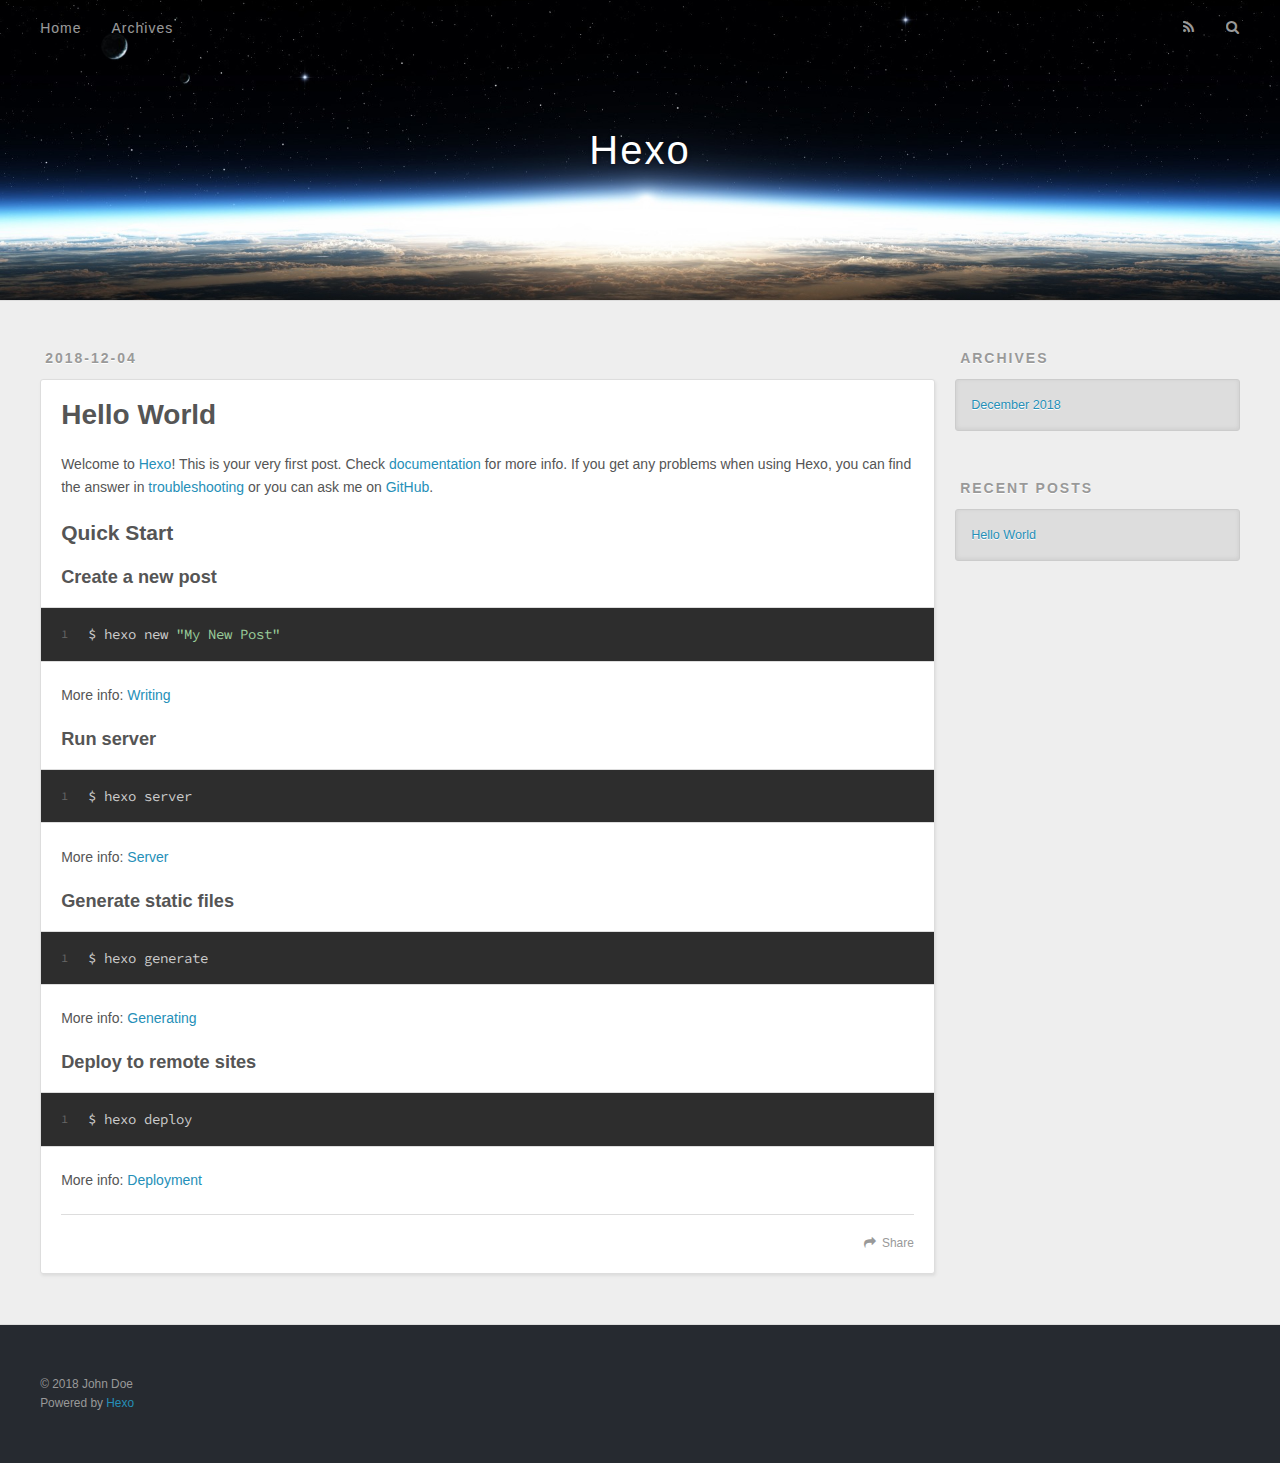
==== index.html @ 1bd0fb5b "Site updated: 2018-12-04 16:57:39" ====
<!DOCTYPE html>
<html>
<head><meta name="generator" content="Hexo 3.8.0">
  <meta charset="utf-8">
  
  <title>Hexo</title>
  <meta name="viewport" content="width=device-width, initial-scale=1, maximum-scale=1">
  <meta property="og:type" content="website">
<meta property="og:title" content="Hexo">
<meta property="og:url" content="http://yoursite.com/index.html">
<meta property="og:site_name" content="Hexo">
<meta property="og:locale" content="default">
<meta name="twitter:card" content="summary">
<meta name="twitter:title" content="Hexo">
  
    <link rel="alternate" href="/atom.xml" title="Hexo" type="application/atom+xml">
  
  
    <link rel="icon" href="/favicon.png">
  
  
    <link href="//fonts.googleapis.com/css?family=Source+Code+Pro" rel="stylesheet" type="text/css">
  
  <link rel="stylesheet" href="/css/style.css">
  

</head>
</html>
<body>
  <div id="container">
    <div id="wrap">
      <header id="header">
  <div id="banner"></div>
  <div id="header-outer" class="outer">
    <div id="header-title" class="inner">
      <h1 id="logo-wrap">
        <a href="/" id="logo">Hexo</a>
      </h1>
      
    </div>
    <div id="header-inner" class="inner">
      <nav id="main-nav">
        <a id="main-nav-toggle" class="nav-icon"></a>
        
          <a class="main-nav-link" href="/">Home</a>
        
          <a class="main-nav-link" href="/archives">Archives</a>
        
      </nav>
      <nav id="sub-nav">
        
          <a id="nav-rss-link" class="nav-icon" href="/atom.xml" title="RSS Feed"></a>
        
        <a id="nav-search-btn" class="nav-icon" title="Search"></a>
      </nav>
      <div id="search-form-wrap">
        <form action="//google.com/search" method="get" accept-charset="UTF-8" class="search-form"><input type="search" name="q" class="search-form-input" placeholder="Search"><button type="submit" class="search-form-submit">&#xF002;</button><input type="hidden" name="sitesearch" value="http://yoursite.com"></form>
      </div>
    </div>
  </div>
</header>
      <div class="outer">
        <section id="main">
  
    <article id="post-hello-world" class="article article-type-post" itemscope="" itemprop="blogPost">
  <div class="article-meta">
    <a href="/2018/12/04/hello-world/" class="article-date">
  <time datetime="2018-12-04T08:38:58.129Z" itemprop="datePublished">2018-12-04</time>
</a>
    
  </div>
  <div class="article-inner">
    
    
      <header class="article-header">
        
  
    <h1 itemprop="name">
      <a class="article-title" href="/2018/12/04/hello-world/">Hello World</a>
    </h1>
  

      </header>
    
    <div class="article-entry" itemprop="articleBody">
      
        <p>Welcome to <a href="https://hexo.io/" target="_blank" rel="noopener">Hexo</a>! This is your very first post. Check <a href="https://hexo.io/docs/" target="_blank" rel="noopener">documentation</a> for more info. If you get any problems when using Hexo, you can find the answer in <a href="https://hexo.io/docs/troubleshooting.html" target="_blank" rel="noopener">troubleshooting</a> or you can ask me on <a href="https://github.com/hexojs/hexo/issues" target="_blank" rel="noopener">GitHub</a>.</p>
<h2 id="Quick-Start"><a href="#Quick-Start" class="headerlink" title="Quick Start"></a>Quick Start</h2><h3 id="Create-a-new-post"><a href="#Create-a-new-post" class="headerlink" title="Create a new post"></a>Create a new post</h3><figure class="highlight bash"><table><tr><td class="gutter"><pre><span class="line">1</span><br></pre></td><td class="code"><pre><span class="line">$ hexo new <span class="string">"My New Post"</span></span><br></pre></td></tr></table></figure>
<p>More info: <a href="https://hexo.io/docs/writing.html" target="_blank" rel="noopener">Writing</a></p>
<h3 id="Run-server"><a href="#Run-server" class="headerlink" title="Run server"></a>Run server</h3><figure class="highlight bash"><table><tr><td class="gutter"><pre><span class="line">1</span><br></pre></td><td class="code"><pre><span class="line">$ hexo server</span><br></pre></td></tr></table></figure>
<p>More info: <a href="https://hexo.io/docs/server.html" target="_blank" rel="noopener">Server</a></p>
<h3 id="Generate-static-files"><a href="#Generate-static-files" class="headerlink" title="Generate static files"></a>Generate static files</h3><figure class="highlight bash"><table><tr><td class="gutter"><pre><span class="line">1</span><br></pre></td><td class="code"><pre><span class="line">$ hexo generate</span><br></pre></td></tr></table></figure>
<p>More info: <a href="https://hexo.io/docs/generating.html" target="_blank" rel="noopener">Generating</a></p>
<h3 id="Deploy-to-remote-sites"><a href="#Deploy-to-remote-sites" class="headerlink" title="Deploy to remote sites"></a>Deploy to remote sites</h3><figure class="highlight bash"><table><tr><td class="gutter"><pre><span class="line">1</span><br></pre></td><td class="code"><pre><span class="line">$ hexo deploy</span><br></pre></td></tr></table></figure>
<p>More info: <a href="https://hexo.io/docs/deployment.html" target="_blank" rel="noopener">Deployment</a></p>

      
    </div>
    <footer class="article-footer">
      <a data-url="http://yoursite.com/2018/12/04/hello-world/" data-id="cjp9ifwdb0000eov3f9hk95eb" class="article-share-link">Share</a>
      
      
    </footer>
  </div>
  
</article>


  

</section>
        
          <aside id="sidebar">
  
    

  
    

  
    
  
    
  <div class="widget-wrap">
    <h3 class="widget-title">Archives</h3>
    <div class="widget">
      <ul class="archive-list"><li class="archive-list-item"><a class="archive-list-link" href="/archives/2018/12/">December 2018</a></li></ul>
    </div>
  </div>


  
    
  <div class="widget-wrap">
    <h3 class="widget-title">Recent Posts</h3>
    <div class="widget">
      <ul>
        
          <li>
            <a href="/2018/12/04/hello-world/">Hello World</a>
          </li>
        
      </ul>
    </div>
  </div>

  
</aside>
        
      </div>
      <footer id="footer">
  
  <div class="outer">
    <div id="footer-info" class="inner">
      &copy; 2018 John Doe<br>
      Powered by <a href="http://hexo.io/" target="_blank">Hexo</a>
    </div>
  </div>
</footer>
    </div>
    <nav id="mobile-nav">
  
    <a href="/" class="mobile-nav-link">Home</a>
  
    <a href="/archives" class="mobile-nav-link">Archives</a>
  
</nav>
    

<script src="//ajax.googleapis.com/ajax/libs/jquery/2.0.3/jquery.min.js"></script>


  <link rel="stylesheet" href="/fancybox/jquery.fancybox.css">
  <script src="/fancybox/jquery.fancybox.pack.js"></script>


<script src="/js/script.js"></script>

  </div>
</body>
</html>
---- css/style.css ----
body {
  width: 100%;
}
body:before,
body:after {
  content: "";
  display: table;
}
body:after {
  clear: both;
}
html,
body,
div,
span,
applet,
object,
iframe,
h1,
h2,
h3,
h4,
h5,
h6,
p,
blockquote,
pre,
a,
abbr,
acronym,
address,
big,
cite,
code,
del,
dfn,
em,
img,
ins,
kbd,
q,
s,
samp,
small,
strike,
strong,
sub,
sup,
tt,
var,
dl,
dt,
dd,
ol,
ul,
li,
fieldset,
form,
label,
legend,
table,
caption,
tbody,
tfoot,
thead,
tr,
th,
td {
  margin: 0;
  padding: 0;
  border: 0;
  outline: 0;
  font-weight: inherit;
  font-style: inherit;
  font-family: inherit;
  font-size: 100%;
  vertical-align: baseline;
}
body {
  line-height: 1;
  color: #000;
  background: #fff;
}
ol,
ul {
  list-style: none;
}
table {
  border-collapse: separate;
  border-spacing: 0;
  vertical-align: middle;
}
caption,
th,
td {
  text-align: left;
  font-weight: normal;
  vertical-align: middle;
}
a img {
  border: none;
}
input,
button {
  margin: 0;
  padding: 0;
}
input::-moz-focus-inner,
button::-moz-focus-inner {
  border: 0;
  padding: 0;
}
@font-face {
  font-family: FontAwesome;
  font-style: normal;
  font-weight: normal;
  src: url("fonts/fontawesome-webfont.eot?v=#4.0.3");
  src: url("fonts/fontawesome-webfont.eot?#iefix&v=#4.0.3") format("embedded-opentype"), url("fonts/fontawesome-webfont.woff?v=#4.0.3") format("woff"), url("fonts/fontawesome-webfont.ttf?v=#4.0.3") format("truetype"), url("fonts/fontawesome-webfont.svg#fontawesomeregular?v=#4.0.3") format("svg");
}
html,
body,
#container {
  height: 100%;
}
body {
  background: #eee;
  font: 14px "Helvetica Neue", Helvetica, Arial, sans-serif;
  -webkit-text-size-adjust: 100%;
}
.outer {
  max-width: 1220px;
  margin: 0 auto;
  padding: 0 20px;
}
.outer:before,
.outer:after {
  content: "";
  display: table;
}
.outer:after {
  clear: both;
}
.inner {
  display: inline;
  float: left;
  width: 98.33333333333333%;
  margin: 0 0.833333333333333%;
}
.left,
.alignleft {
  float: left;
}
.right,
.alignright {
  float: right;
}
.clear {
  clear: both;
}
#container {
  position: relative;
}
.mobile-nav-on {
  overflow: hidden;
}
#wrap {
  height: 100%;
  width: 100%;
  position: absolute;
  top: 0;
  left: 0;
  -webkit-transition: 0.2s ease-out;
  -moz-transition: 0.2s ease-out;
  -ms-transition: 0.2s ease-out;
  transition: 0.2s ease-out;
  z-index: 1;
  background: #eee;
}
.mobile-nav-on #wrap {
  left: 280px;
}
@media screen and (min-width: 768px) {
  #main {
    display: inline;
    float: left;
    width: 73.33333333333333%;
    margin: 0 0.833333333333333%;
  }
}
.article-date,
.article-category-link,
.archive-year,
.widget-title {
  text-decoration: none;
  text-transform: uppercase;
  letter-spacing: 2px;
  color: #999;
  margin-bottom: 1em;
  margin-left: 5px;
  line-height: 1em;
  text-shadow: 0 1px #fff;
  font-weight: bold;
}
.article-inner,
.archive-article-inner {
  background: #fff;
  -webkit-box-shadow: 1px 2px 3px #ddd;
  box-shadow: 1px 2px 3px #ddd;
  border: 1px solid #ddd;
  border-radius: 3px;
}
.article-entry h1,
.widget h1 {
  font-size: 2em;
}
.article-entry h2,
.widget h2 {
  font-size: 1.5em;
}
.article-entry h3,
.widget h3 {
  font-size: 1.3em;
}
.article-entry h4,
.widget h4 {
  font-size: 1.2em;
}
.article-entry h5,
.widget h5 {
  font-size: 1em;
}
.article-entry h6,
.widget h6 {
  font-size: 1em;
  color: #999;
}
.article-entry hr,
.widget hr {
  border: 1px dashed #ddd;
}
.article-entry strong,
.widget strong {
  font-weight: bold;
}
.article-entry em,
.widget em,
.article-entry cite,
.widget cite {
  font-style: italic;
}
.article-entry sup,
.widget sup,
.article-entry sub,
.widget sub {
  font-size: 0.75em;
  line-height: 0;
  position: relative;
  vertical-align: baseline;
}
.article-entry sup,
.widget sup {
  top: -0.5em;
}
.article-entry sub,
.widget sub {
  bottom: -0.2em;
}
.article-entry small,
.widget small {
  font-size: 0.85em;
}
.article-entry acronym,
.widget acronym,
.article-entry abbr,
.widget abbr {
  border-bottom: 1px dotted;
}
.article-entry ul,
.widget ul,
.article-entry ol,
.widget ol,
.article-entry dl,
.widget dl {
  margin: 0 20px;
  line-height: 1.6em;
}
.article-entry ul ul,
.widget ul ul,
.article-entry ol ul,
.widget ol ul,
.article-entry ul ol,
.widget ul ol,
.article-entry ol ol,
.widget ol ol {
  margin-top: 0;
  margin-bottom: 0;
}
.article-entry ul,
.widget ul {
  list-style: disc;
}
.article-entry ol,
.widget ol {
  list-style: decimal;
}
.article-entry dt,
.widget dt {
  font-weight: bold;
}
#header {
  height: 300px;
  position: relative;
  border-bottom: 1px solid #ddd;
}
#header:before,
#header:after {
  content: "";
  position: absolute;
  left: 0;
  right: 0;
  height: 40px;
}
#header:before {
  top: 0;
  background: -webkit-linear-gradient(rgba(0,0,0,0.2), transparent);
  background: -moz-linear-gradient(rgba(0,0,0,0.2), transparent);
  background: -ms-linear-gradient(rgba(0,0,0,0.2), transparent);
  background: linear-gradient(rgba(0,0,0,0.2), transparent);
}
#header:after {
  bottom: 0;
  background: -webkit-linear-gradient(transparent, rgba(0,0,0,0.2));
  background: -moz-linear-gradient(transparent, rgba(0,0,0,0.2));
  background: -ms-linear-gradient(transparent, rgba(0,0,0,0.2));
  background: linear-gradient(transparent, rgba(0,0,0,0.2));
}
#header-outer {
  height: 100%;
  position: relative;
}
#header-inner {
  position: relative;
  overflow: hidden;
}
#banner {
  position: absolute;
  top: 0;
  left: 0;
  width: 100%;
  height: 100%;
  background: url("images/banner.jpg") center #000;
  -webkit-background-size: cover;
  -moz-background-size: cover;
  background-size: cover;
  z-index: -1;
}
#header-title {
  text-align: center;
  height: 40px;
  position: absolute;
  top: 50%;
  left: 0;
  margin-top: -20px;
}
#logo,
#subtitle {
  text-decoration: none;
  color: #fff;
  font-weight: 300;
  text-shadow: 0 1px 4px rgba(0,0,0,0.3);
}
#logo {
  font-size: 40px;
  line-height: 40px;
  letter-spacing: 2px;
}
#subtitle {
  font-size: 16px;
  line-height: 16px;
  letter-spacing: 1px;
}
#subtitle-wrap {
  margin-top: 16px;
}
#main-nav {
  float: left;
  margin-left: -15px;
}
.nav-icon,
.main-nav-link {
  float: left;
  color: #fff;
  opacity: 0.6;
  text-decoration: none;
  text-shadow: 0 1px rgba(0,0,0,0.2);
  -webkit-transition: opacity 0.2s;
  -moz-transition: opacity 0.2s;
  -ms-transition: opacity 0.2s;
  transition: opacity 0.2s;
  display: block;
  padding: 20px 15px;
}
.nav-icon:hover,
.main-nav-link:hover {
  opacity: 1;
}
.nav-icon {
  font-family: FontAwesome;
  text-align: center;
  font-size: 14px;
  width: 14px;
  height: 14px;
  padding: 20px 15px;
  position: relative;
  cursor: pointer;
}
.main-nav-link {
  font-weight: 300;
  letter-spacing: 1px;
}
@media screen and (max-width: 479px) {
  .main-nav-link {
    display: none;
  }
}
#main-nav-toggle {
  display: none;
}
#main-nav-toggle:before {
  content: "\f0c9";
}
@media screen and (max-width: 479px) {
  #main-nav-toggle {
    display: block;
  }
}
#sub-nav {
  float: right;
  margin-right: -15px;
}
#nav-rss-link:before {
  content: "\f09e";
}
#nav-search-btn:before {
  content: "\f002";
}
#search-form-wrap {
  position: absolute;
  top: 15px;
  width: 150px;
  height: 30px;
  right: -150px;
  opacity: 0;
  -webkit-transition: 0.2s ease-out;
  -moz-transition: 0.2s ease-out;
  -ms-transition: 0.2s ease-out;
  transition: 0.2s ease-out;
}
#search-form-wrap.on {
  opacity: 1;
  right: 0;
}
@media screen and (max-width: 479px) {
  #search-form-wrap {
    width: 100%;
    right: -100%;
  }
}
.search-form {
  position: absolute;
  top: 0;
  left: 0;
  right: 0;
  background: #fff;
  padding: 5px 15px;
  border-radius: 15px;
  -webkit-box-shadow: 0 0 10px rgba(0,0,0,0.3);
  box-shadow: 0 0 10px rgba(0,0,0,0.3);
}
.search-form-input {
  border: none;
  background: none;
  color: #555;
  width: 100%;
  font: 13px "Helvetica Neue", Helvetica, Arial, sans-serif;
  outline: none;
}
.search-form-input::-webkit-search-results-decoration,
.search-form-input::-webkit-search-cancel-button {
  -webkit-appearance: none;
}
.search-form-submit {
  position: absolute;
  top: 50%;
  right: 10px;
  margin-top: -7px;
  font: 13px FontAwesome;
  border: none;
  background: none;
  color: #bbb;
  cursor: pointer;
}
.search-form-submit:hover,
.search-form-submit:focus {
  color: #777;
}
.article {
  margin: 50px 0;
}
.article-inner {
  overflow: hidden;
}
.article-meta:before,
.article-meta:after {
  content: "";
  display: table;
}
.article-meta:after {
  clear: both;
}
.article-date {
  float: left;
}
.article-category {
  float: left;
  line-height: 1em;
  color: #ccc;
  text-shadow: 0 1px #fff;
  margin-left: 8px;
}
.article-category:before {
  content: "\2022";
}
.article-category-link {
  margin: 0 12px 1em;
}
.article-header {
  padding: 20px 20px 0;
}
.article-title {
  text-decoration: none;
  font-size: 2em;
  font-weight: bold;
  color: #555;
  line-height: 1.1em;
  -webkit-transition: color 0.2s;
  -moz-transition: color 0.2s;
  -ms-transition: color 0.2s;
  transition: color 0.2s;
}
a.article-title:hover {
  color: #258fb8;
}
.article-entry {
  color: #555;
  padding: 0 20px;
}
.article-entry:before,
.article-entry:after {
  content: "";
  display: table;
}
.article-entry:after {
  clear: both;
}
.article-entry p,
.article-entry table {
  line-height: 1.6em;
  margin: 1.6em 0;
}
.article-entry h1,
.article-entry h2,
.article-entry h3,
.article-entry h4,
.article-entry h5,
.article-entry h6 {
  font-weight: bold;
}
.article-entry h1,
.article-entry h2,
.article-entry h3,
.article-entry h4,
.article-entry h5,
.article-entry h6 {
  line-height: 1.1em;
  margin: 1.1em 0;
}
.article-entry a {
  color: #258fb8;
  text-decoration: none;
}
.article-entry a:hover {
  text-decoration: underline;
}
.article-entry ul,
.article-entry ol,
.article-entry dl {
  margin-top: 1.6em;
  margin-bottom: 1.6em;
}
.article-entry img,
.article-entry video {
  max-width: 100%;
  height: auto;
  display: block;
  margin: auto;
}
.article-entry iframe {
  border: none;
}
.article-entry table {
  width: 100%;
  border-collapse: collapse;
  border-spacing: 0;
}
.article-entry th {
  font-weight: bold;
  border-bottom: 3px solid #ddd;
  padding-bottom: 0.5em;
}
.article-entry td {
  border-bottom: 1px solid #ddd;
  padding: 10px 0;
}
.article-entry blockquote {
  font-family: Georgia, "Times New Roman", serif;
  font-size: 1.4em;
  margin: 1.6em 20px;
  text-align: center;
}
.article-entry blockquote footer {
  font-size: 14px;
  margin: 1.6em 0;
  font-family: "Helvetica Neue", Helvetica, Arial, sans-serif;
}
.article-entry blockquote footer cite:before {
  content: "—";
  padding: 0 0.5em;
}
.article-entry .pullquote {
  text-align: left;
  width: 45%;
  margin: 0;
}
.article-entry .pullquote.left {
  margin-left: 0.5em;
  margin-right: 1em;
}
.article-entry .pullquote.right {
  margin-right: 0.5em;
  margin-left: 1em;
}
.article-entry .caption {
  color: #999;
  display: block;
  font-size: 0.9em;
  margin-top: 0.5em;
  position: relative;
  text-align: center;
}
.article-entry .video-container {
  position: relative;
  padding-top: 56.25%;
  height: 0;
  overflow: hidden;
}
.article-entry .video-container iframe,
.article-entry .video-container object,
.article-entry .video-container embed {
  position: absolute;
  top: 0;
  left: 0;
  width: 100%;
  height: 100%;
  margin-top: 0;
}
.article-more-link a {
  display: inline-block;
  line-height: 1em;
  padding: 6px 15px;
  border-radius: 15px;
  background: #eee;
  color: #999;
  text-shadow: 0 1px #fff;
  text-decoration: none;
}
.article-more-link a:hover {
  background: #258fb8;
  color: #fff;
  text-decoration: none;
  text-shadow: 0 1px #1e7293;
}
.article-footer {
  font-size: 0.85em;
  line-height: 1.6em;
  border-top: 1px solid #ddd;
  padding-top: 1.6em;
  margin: 0 20px 20px;
}
.article-footer:before,
.article-footer:after {
  content: "";
  display: table;
}
.article-footer:after {
  clear: both;
}
.article-footer a {
  color: #999;
  text-decoration: none;
}
.article-footer a:hover {
  color: #555;
}
.article-tag-list-item {
  float: left;
  margin-right: 10px;
}
.article-tag-list-link:before {
  content: "#";
}
.article-comment-link {
  float: right;
}
.article-comment-link:before {
  content: "\f075";
  font-family: FontAwesome;
  padding-right: 8px;
}
.article-share-link {
  cursor: pointer;
  float: right;
  margin-left: 20px;
}
.article-share-link:before {
  content: "\f064";
  font-family: FontAwesome;
  padding-right: 6px;
}
#article-nav {
  position: relative;
}
#article-nav:before,
#article-nav:after {
  content: "";
  display: table;
}
#article-nav:after {
  clear: both;
}
@media screen and (min-width: 768px) {
  #article-nav {
    margin: 50px 0;
  }
  #article-nav:before {
    width: 8px;
    height: 8px;
    position: absolute;
    top: 50%;
    left: 50%;
    margin-top: -4px;
    margin-left: -4px;
    content: "";
    border-radius: 50%;
    background: #ddd;
    -webkit-box-shadow: 0 1px 2px #fff;
    box-shadow: 0 1px 2px #fff;
  }
}
.article-nav-link-wrap {
  text-decoration: none;
  text-shadow: 0 1px #fff;
  color: #999;
  -webkit-box-sizing: border-box;
  -moz-box-sizing: border-box;
  box-sizing: border-box;
  margin-top: 50px;
  text-align: center;
  display: block;
}
.article-nav-link-wrap:hover {
  color: #555;
}
@media screen and (min-width: 768px) {
  .article-nav-link-wrap {
    width: 50%;
    margin-top: 0;
  }
}
@media screen and (min-width: 768px) {
  #article-nav-newer {
    float: left;
    text-align: right;
    padding-right: 20px;
  }
}
@media screen and (min-width: 768px) {
  #article-nav-older {
    float: right;
    text-align: left;
    padding-left: 20px;
  }
}
.article-nav-caption {
  text-transform: uppercase;
  letter-spacing: 2px;
  color: #ddd;
  line-height: 1em;
  font-weight: bold;
}
#article-nav-newer .article-nav-caption {
  margin-right: -2px;
}
.article-nav-title {
  font-size: 0.85em;
  line-height: 1.6em;
  margin-top: 0.5em;
}
.article-share-box {
  position: absolute;
  display: none;
  background: #fff;
  -webkit-box-shadow: 1px 2px 10px rgba(0,0,0,0.2);
  box-shadow: 1px 2px 10px rgba(0,0,0,0.2);
  border-radius: 3px;
  margin-left: -145px;
  overflow: hidden;
  z-index: 1;
}
.article-share-box.on {
  display: block;
}
.article-share-input {
  width: 100%;
  background: none;
  -webkit-box-sizing: border-box;
  -moz-box-sizing: border-box;
  box-sizing: border-box;
  font: 14px "Helvetica Neue", Helvetica, Arial, sans-serif;
  padding: 0 15px;
  color: #555;
  outline: none;
  border: 1px solid #ddd;
  border-radius: 3px 3px 0 0;
  height: 36px;
  line-height: 36px;
}
.article-share-links {
  background: #eee;
}
.article-share-links:before,
.article-share-links:after {
  content: "";
  display: table;
}
.article-share-links:after {
  clear: both;
}
.article-share-twitter,
.article-share-facebook,
.article-share-pinterest,
.article-share-google {
  width: 50px;
  height: 36px;
  display: block;
  float: left;
  position: relative;
  color: #999;
  text-shadow: 0 1px #fff;
}
.article-share-twitter:before,
.article-share-facebook:before,
.article-share-pinterest:before,
.article-share-google:before {
  font-size: 20px;
  font-family: FontAwesome;
  width: 20px;
  height: 20px;
  position: absolute;
  top: 50%;
  left: 50%;
  margin-top: -10px;
  margin-left: -10px;
  text-align: center;
}
.article-share-twitter:hover,
.article-share-facebook:hover,
.article-share-pinterest:hover,
.article-share-google:hover {
  color: #fff;
}
.article-share-twitter:before {
  content: "\f099";
}
.article-share-twitter:hover {
  background: #00aced;
  text-shadow: 0 1px #008abe;
}
.article-share-facebook:before {
  content: "\f09a";
}
.article-share-facebook:hover {
  background: #3b5998;
  text-shadow: 0 1px #2f477a;
}
.article-share-pinterest:before {
  content: "\f0d2";
}
.article-share-pinterest:hover {
  background: #cb2027;
  text-shadow: 0 1px #a21a1f;
}
.article-share-google:before {
  content: "\f0d5";
}
.article-share-google:hover {
  background: #dd4b39;
  text-shadow: 0 1px #be3221;
}
.article-gallery {
  background: #000;
  position: relative;
}
.article-gallery-photos {
  position: relative;
  overflow: hidden;
}
.article-gallery-img {
  display: none;
  max-width: 100%;
}
.article-gallery-img:first-child {
  display: block;
}
.article-gallery-img.loaded {
  position: absolute;
  display: block;
}
.article-gallery-img img {
  display: block;
  max-width: 100%;
  margin: 0 auto;
}
#comments {
  background: #fff;
  -webkit-box-shadow: 1px 2px 3px #ddd;
  box-shadow: 1px 2px 3px #ddd;
  padding: 20px;
  border: 1px solid #ddd;
  border-radius: 3px;
  margin: 50px 0;
}
#comments a {
  color: #258fb8;
}
.archives-wrap {
  margin: 50px 0;
}
.archives:before,
.archives:after {
  content: "";
  display: table;
}
.archives:after {
  clear: both;
}
.archive-year-wrap {
  margin-bottom: 1em;
}
.archives {
  -webkit-column-gap: 10px;
  -moz-column-gap: 10px;
  column-gap: 10px;
}
@media screen and (min-width: 480px) and (max-width: 767px) {
  .archives {
    -webkit-column-count: 2;
    -moz-column-count: 2;
    column-count: 2;
  }
}
@media screen and (min-width: 768px) {
  .archives {
    -webkit-column-count: 3;
    -moz-column-count: 3;
    column-count: 3;
  }
}
.archive-article {
  -webkit-column-break-inside: avoid;
  page-break-inside: avoid;
  overflow: hidden;
  break-inside: avoid-column;
}
.archive-article-inner {
  padding: 10px;
  margin-bottom: 15px;
}
.archive-article-title {
  text-decoration: none;
  font-weight: bold;
  color: #555;
  -webkit-transition: color 0.2s;
  -moz-transition: color 0.2s;
  -ms-transition: color 0.2s;
  transition: color 0.2s;
  line-height: 1.6em;
}
.archive-article-title:hover {
  color: #258fb8;
}
.archive-article-footer {
  margin-top: 1em;
}
.archive-article-date {
  color: #999;
  text-decoration: none;
  font-size: 0.85em;
  line-height: 1em;
  margin-bottom: 0.5em;
  display: block;
}
#page-nav {
  margin: 50px auto;
  background: #fff;
  -webkit-box-shadow: 1px 2px 3px #ddd;
  box-shadow: 1px 2px 3px #ddd;
  border: 1px solid #ddd;
  border-radius: 3px;
  text-align: center;
  color: #999;
  overflow: hidden;
}
#page-nav:before,
#page-nav:after {
  content: "";
  display: table;
}
#page-nav:after {
  clear: both;
}
#page-nav a,
#page-nav span {
  padding: 10px 20px;
  line-height: 1;
  height: 2ex;
}
#page-nav a {
  color: #999;
  text-decoration: none;
}
#page-nav a:hover {
  background: #999;
  color: #fff;
}
#page-nav .prev {
  float: left;
}
#page-nav .next {
  float: right;
}
#page-nav .page-number {
  display: inline-block;
}
@media screen and (max-width: 479px) {
  #page-nav .page-number {
    display: none;
  }
}
#page-nav .current {
  color: #555;
  font-weight: bold;
}
#page-nav .space {
  color: #ddd;
}
#footer {
  background: #262a30;
  padding: 50px 0;
  border-top: 1px solid #ddd;
  color: #999;
}
#footer a {
  color: #258fb8;
  text-decoration: none;
}
#footer a:hover {
  text-decoration: underline;
}
#footer-info {
  line-height: 1.6em;
  font-size: 0.85em;
}
.article-entry pre,
.article-entry .highlight {
  background: #2d2d2d;
  margin: 0 -20px;
  padding: 15px 20px;
  border-style: solid;
  border-color: #ddd;
  border-width: 1px 0;
  overflow: auto;
  color: #ccc;
  line-height: 22.400000000000002px;
}
.article-entry .highlight .gutter pre,
.article-entry .gist .gist-file .gist-data .line-numbers {
  color: #666;
  font-size: 0.85em;
}
.article-entry pre,
.article-entry code {
  font-family: "Source Code Pro", Consolas, Monaco, Menlo, Consolas, monospace;
}
.article-entry code {
  background: #eee;
  text-shadow: 0 1px #fff;
  padding: 0 0.3em;
}
.article-entry pre code {
  background: none;
  text-shadow: none;
  padding: 0;
}
.article-entry .highlight pre {
  border: none;
  margin: 0;
  padding: 0;
}
.article-entry .highlight table {
  margin: 0;
  width: auto;
}
.article-entry .highlight td {
  border: none;
  padding: 0;
}
.article-entry .highlight figcaption {
  font-size: 0.85em;
  color: #999;
  line-height: 1em;
  margin-bottom: 1em;
}
.article-entry .highlight figcaption:before,
.article-entry .highlight figcaption:after {
  content: "";
  display: table;
}
.article-entry .highlight figcaption:after {
  clear: both;
}
.article-entry .highlight figcaption a {
  float: right;
}
.article-entry .highlight .gutter pre {
  text-align: right;
  padding-right: 20px;
}
.article-entry .highlight .line {
  height: 22.400000000000002px;
}
.article-entry .highlight .line.marked {
  background: #515151;
}
.article-entry .gist {
  margin: 0 -20px;
  border-style: solid;
  border-color: #ddd;
  border-width: 1px 0;
  background: #2d2d2d;
  padding: 15px 20px 15px 0;
}
.article-entry .gist .gist-file {
  border: none;
  font-family: "Source Code Pro", Consolas, Monaco, Menlo, Consolas, monospace;
  margin: 0;
}
.article-entry .gist .gist-file .gist-data {
  background: none;
  border: none;
}
.article-entry .gist .gist-file .gist-data .line-numbers {
  background: none;
  border: none;
  padding: 0 20px 0 0;
}
.article-entry .gist .gist-file .gist-data .line-data {
  padding: 0 !important;
}
.article-entry .gist .gist-file .highlight {
  margin: 0;
  padding: 0;
  border: none;
}
.article-entry .gist .gist-file .gist-meta {
  background: #2d2d2d;
  color: #999;
  font: 0.85em "Helvetica Neue", Helvetica, Arial, sans-serif;
  text-shadow: 0 0;
  padding: 0;
  margin-top: 1em;
  margin-left: 20px;
}
.article-entry .gist .gist-file .gist-meta a {
  color: #258fb8;
  font-weight: normal;
}
.article-entry .gist .gist-file .gist-meta a:hover {
  text-decoration: underline;
}
pre .comment,
pre .title {
  color: #999;
}
pre .variable,
pre .attribute,
pre .tag,
pre .regexp,
pre .ruby .constant,
pre .xml .tag .title,
pre .xml .pi,
pre .xml .doctype,
pre .html .doctype,
pre .css .id,
pre .css .class,
pre .css .pseudo {
  color: #f2777a;
}
pre .number,
pre .preprocessor,
pre .built_in,
pre .literal,
pre .params,
pre .constant {
  color: #f99157;
}
pre .class,
pre .ruby .class .title,
pre .css .rules .attribute {
  color: #9c9;
}
pre .string,
pre .value,
pre .inheritance,
pre .header,
pre .ruby .symbol,
pre .xml .cdata {
  color: #9c9;
}
pre .css .hexcolor {
  color: #6cc;
}
pre .function,
pre .python .decorator,
pre .python .title,
pre .ruby .function .title,
pre .ruby .title .keyword,
pre .perl .sub,
pre .javascript .title,
pre .coffeescript .title {
  color: #69c;
}
pre .keyword,
pre .javascript .function {
  color: #c9c;
}
@media screen and (max-width: 479px) {
  #mobile-nav {
    position: absolute;
    top: 0;
    left: 0;
    width: 280px;
    height: 100%;
    background: #191919;
    border-right: 1px solid #fff;
  }
}
@media screen and (max-width: 479px) {
  .mobile-nav-link {
    display: block;
    color: #999;
    text-decoration: none;
    padding: 15px 20px;
    font-weight: bold;
  }
  .mobile-nav-link:hover {
    color: #fff;
  }
}
@media screen and (min-width: 768px) {
  #sidebar {
    display: inline;
    float: left;
    width: 23.333333333333332%;
    margin: 0 0.833333333333333%;
  }
}
.widget-wrap {
  margin: 50px 0;
}
.widget {
  color: #777;
  text-shadow: 0 1px #fff;
  background: #ddd;
  -webkit-box-shadow: 0 -1px 4px #ccc inset;
  box-shadow: 0 -1px 4px #ccc inset;
  border: 1px solid #ccc;
  padding: 15px;
  border-radius: 3px;
}
.widget a {
  color: #258fb8;
  text-decoration: none;
}
.widget a:hover {
  text-decoration: underline;
}
.widget ul ul,
.widget ol ul,
.widget dl ul,
.widget ul ol,
.widget ol ol,
.widget dl ol,
.widget ul dl,
.widget ol dl,
.widget dl dl {
  margin-left: 15px;
  list-style: disc;
}
.widget {
  line-height: 1.6em;
  word-wrap: break-word;
  font-size: 0.9em;
}
.widget ul,
.widget ol {
  list-style: none;
  margin: 0;
}
.widget ul ul,
.widget ol ul,
.widget ul ol,
.widget ol ol {
  margin: 0 20px;
}
.widget ul ul,
.widget ol ul {
  list-style: disc;
}
.widget ul ol,
.widget ol ol {
  list-style: decimal;
}
.category-list-count,
.tag-list-count,
.archive-list-count {
  padding-left: 5px;
  color: #999;
  font-size: 0.85em;
}
.category-list-count:before,
.tag-list-count:before,
.archive-list-count:before {
  content: "(";
}
.category-list-count:after,
.tag-list-count:after,
.archive-list-count:after {
  content: ")";
}
.tagcloud a {
  margin-right: 5px;
  display: inline-block;
}
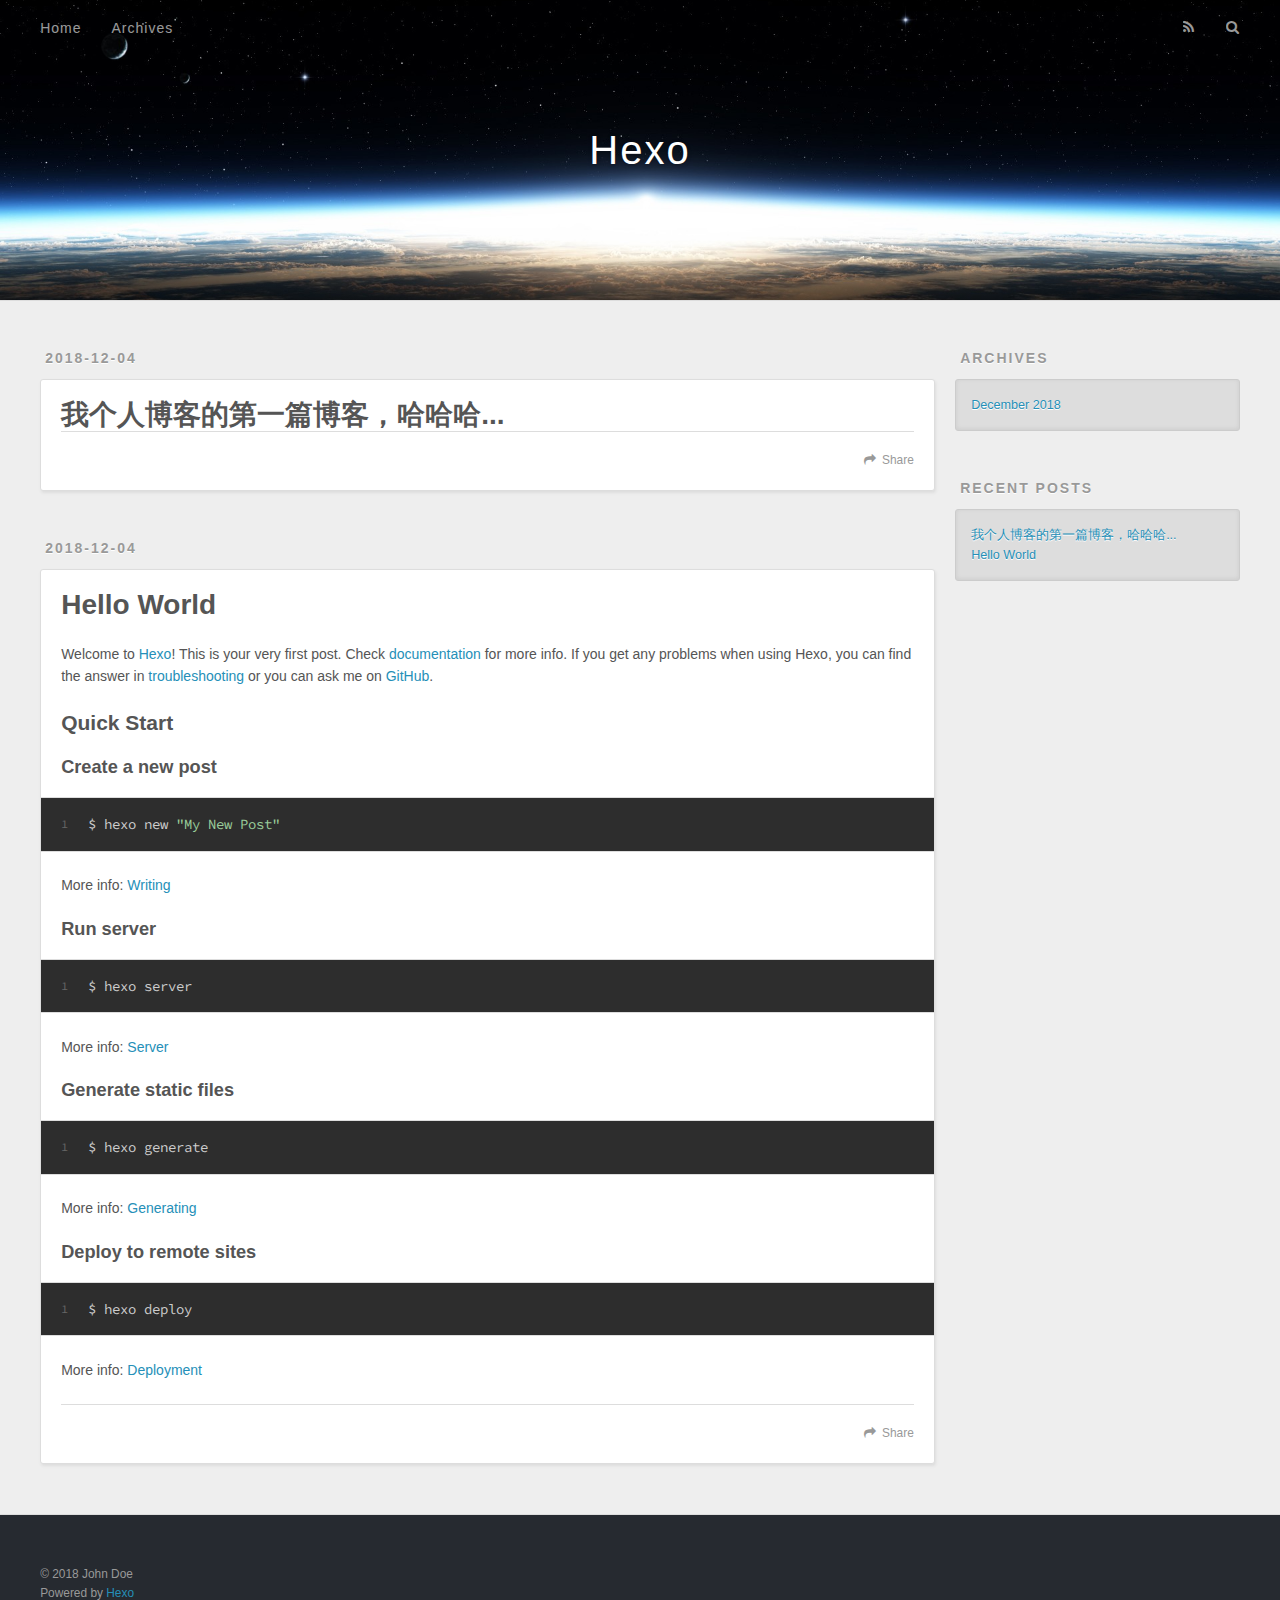
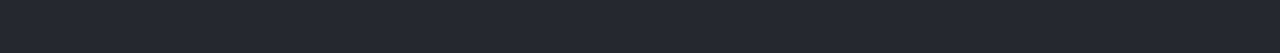
==== commit 851f8bf1: "Site updated: 2018-12-04 17:02:49" ====
--- a/index.html
+++ b/index.html
@@ -62,6 +62,42 @@
       <div class="outer">
         <section id="main">
   
+    <article id="post-我个人博客的第一篇博客，哈哈哈" class="article article-type-post" itemscope="" itemprop="blogPost">
+  <div class="article-meta">
+    <a href="/2018/12/04/我个人博客的第一篇博客，哈哈哈/" class="article-date">
+  <time datetime="2018-12-04T09:02:23.000Z" itemprop="datePublished">2018-12-04</time>
+</a>
+    
+  </div>
+  <div class="article-inner">
+    
+    
+      <header class="article-header">
+        
+  
+    <h1 itemprop="name">
+      <a class="article-title" href="/2018/12/04/我个人博客的第一篇博客，哈哈哈/">我个人博客的第一篇博客，哈哈哈...</a>
+    </h1>
+  
+
+      </header>
+    
+    <div class="article-entry" itemprop="articleBody">
+      
+        
+      
+    </div>
+    <footer class="article-footer">
+      <a data-url="http://yoursite.com/2018/12/04/我个人博客的第一篇博客，哈哈哈/" data-id="cjp9immyi0001xkv3ilnle82c" class="article-share-link">Share</a>
+      
+      
+    </footer>
+  </div>
+  
+</article>
+
+
+  
     <article id="post-hello-world" class="article article-type-post" itemscope="" itemprop="blogPost">
   <div class="article-meta">
     <a href="/2018/12/04/hello-world/" class="article-date">
@@ -97,7 +133,7 @@
       
     </div>
     <footer class="article-footer">
-      <a data-url="http://yoursite.com/2018/12/04/hello-world/" data-id="cjp9ifwdb0000eov3f9hk95eb" class="article-share-link">Share</a>
+      <a data-url="http://yoursite.com/2018/12/04/hello-world/" data-id="cjp9immy00000xkv3w4wxorv2" class="article-share-link">Share</a>
       
       
     </footer>
@@ -137,6 +173,10 @@
       <ul>
         
           <li>
+            <a href="/2018/12/04/我个人博客的第一篇博客，哈哈哈/">我个人博客的第一篇博客，哈哈哈...</a>
+          </li>
+        
+          <li>
             <a href="/2018/12/04/hello-world/">Hello World</a>
           </li>
         
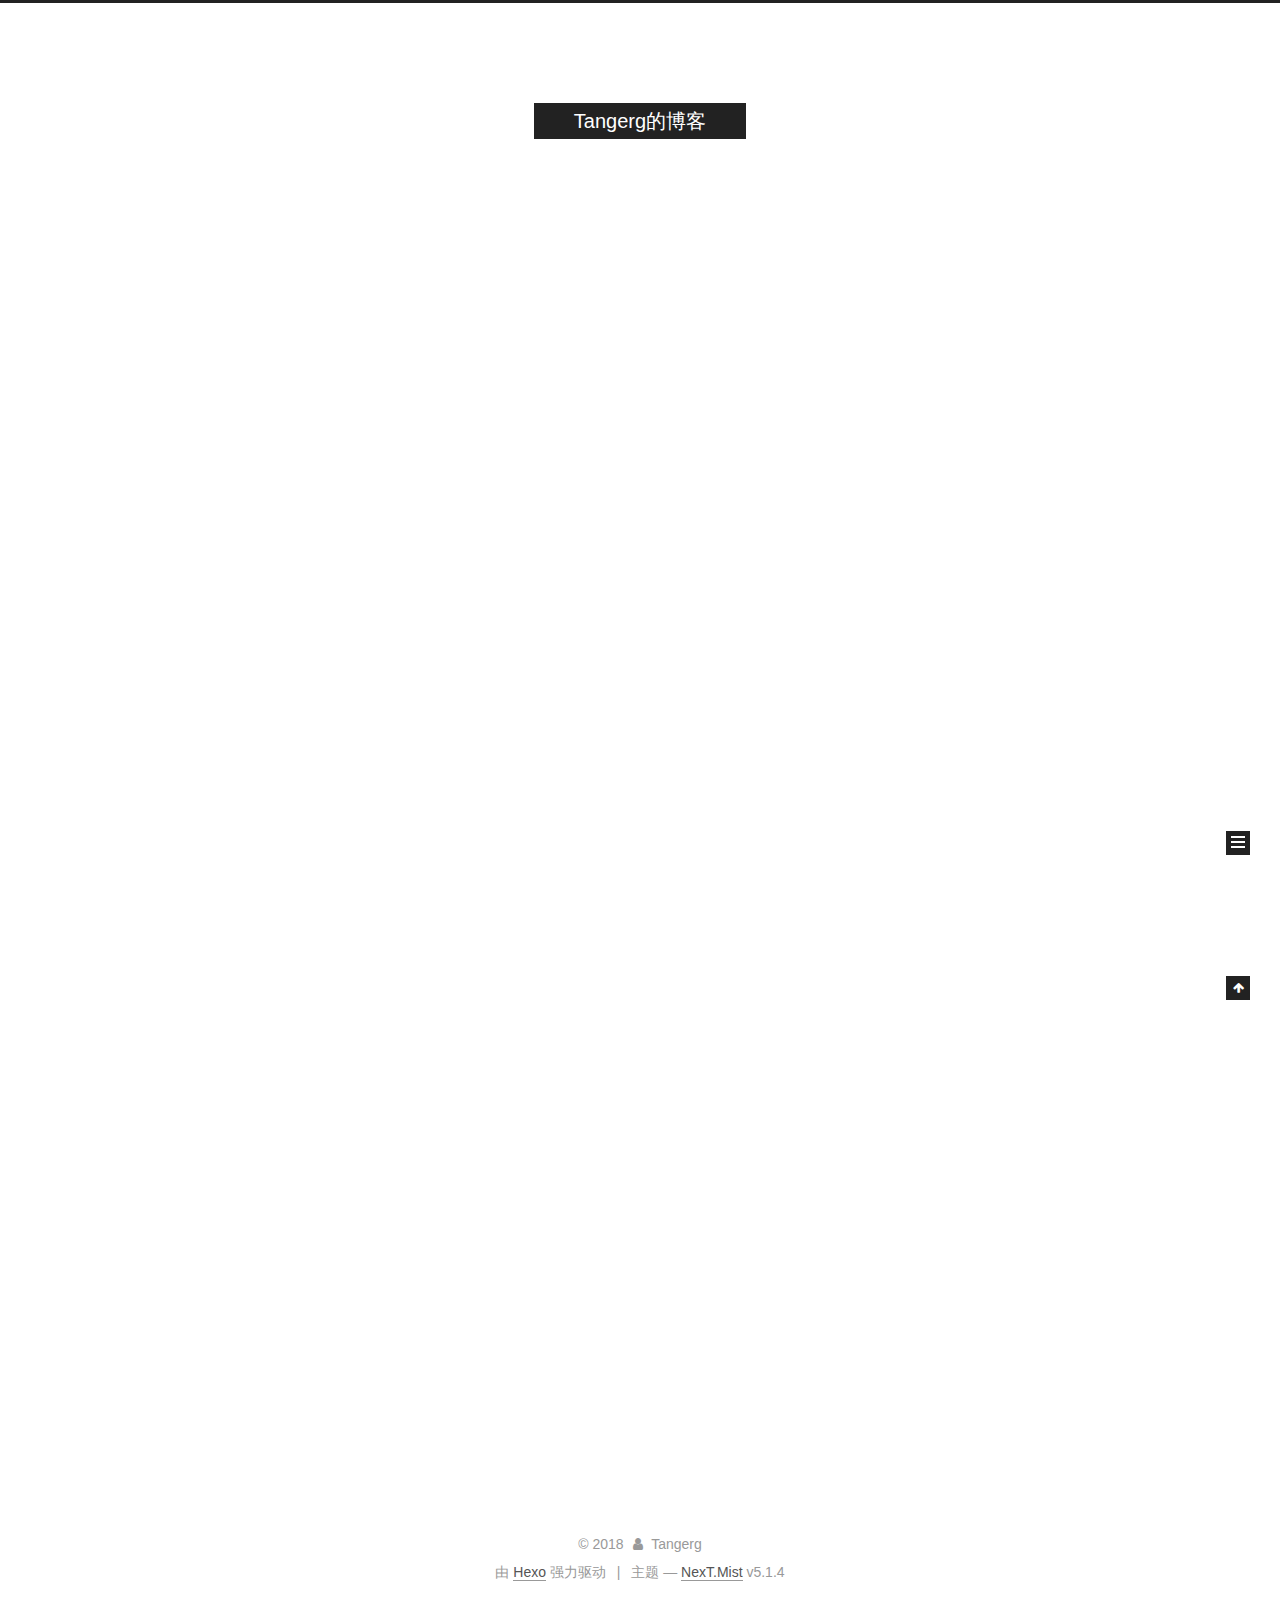
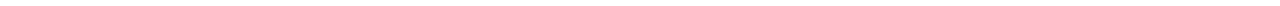
==== commit 252bd09a: "Site updated: 2018-12-04 17:46:14" ====
--- a/index.html
+++ b/index.html
@@ -1,126 +1,455 @@
 <!DOCTYPE html>
-<html>
+
+
+
+  
+
+
+<html class="theme-next mist use-motion" lang="zh-Hans">
 <head><meta name="generator" content="Hexo 3.8.0">
-  <meta charset="utf-8">
-  
-  <title>Hexo</title>
-  <meta name="viewport" content="width=device-width, initial-scale=1, maximum-scale=1">
-  <meta property="og:type" content="website">
-<meta property="og:title" content="Hexo">
+  <meta charset="UTF-8">
+<meta http-equiv="X-UA-Compatible" content="IE=edge">
+<meta name="viewport" content="width=device-width, initial-scale=1, maximum-scale=1">
+<meta name="theme-color" content="#222">
+
+
+
+
+
+
+
+
+
+<meta http-equiv="Cache-Control" content="no-transform">
+<meta http-equiv="Cache-Control" content="no-siteapp">
+
+
+
+
+
+
+
+
+
+
+
+
+
+
+
+
+  
+  
+  <link href="/lib/fancybox/source/jquery.fancybox.css?v=2.1.5" rel="stylesheet" type="text/css">
+
+
+
+
+
+
+
+<link href="/lib/font-awesome/css/font-awesome.min.css?v=4.6.2" rel="stylesheet" type="text/css">
+
+<link href="/css/main.css?v=5.1.4" rel="stylesheet" type="text/css">
+
+
+  <link rel="apple-touch-icon" sizes="180x180" href="/images/apple-touch-icon-next.png?v=5.1.4">
+
+
+  <link rel="icon" type="image/png" sizes="32x32" href="/images/favicon-32x32-next.png?v=5.1.4">
+
+
+  <link rel="icon" type="image/png" sizes="16x16" href="/images/favicon-16x16-next.png?v=5.1.4">
+
+
+  <link rel="mask-icon" href="/images/logo.svg?v=5.1.4" color="#222">
+
+
+
+
+
+  <meta name="keywords" content="Hexo, NexT">
+
+
+
+
+
+
+
+
+
+
+<meta property="og:type" content="website">
+<meta property="og:title" content="Tangerg的博客">
 <meta property="og:url" content="http://yoursite.com/index.html">
-<meta property="og:site_name" content="Hexo">
-<meta property="og:locale" content="default">
+<meta property="og:site_name" content="Tangerg的博客">
+<meta property="og:locale" content="zh-Hans">
 <meta name="twitter:card" content="summary">
-<meta name="twitter:title" content="Hexo">
-  
-    <link rel="alternate" href="/atom.xml" title="Hexo" type="application/atom+xml">
-  
-  
-    <link rel="icon" href="/favicon.png">
-  
-  
-    <link href="//fonts.googleapis.com/css?family=Source+Code+Pro" rel="stylesheet" type="text/css">
-  
-  <link rel="stylesheet" href="/css/style.css">
-  
+<meta name="twitter:title" content="Tangerg的博客">
+
+
+
+<script type="text/javascript" id="hexo.configurations">
+  var NexT = window.NexT || {};
+  var CONFIG = {
+    root: '/',
+    scheme: 'Mist',
+    version: '5.1.4',
+    sidebar: {"position":"left","display":"post","offset":12,"b2t":false,"scrollpercent":false,"onmobile":false},
+    fancybox: true,
+    tabs: true,
+    motion: {"enable":true,"async":false,"transition":{"post_block":"fadeIn","post_header":"slideDownIn","post_body":"slideDownIn","coll_header":"slideLeftIn","sidebar":"slideUpIn"}},
+    duoshuo: {
+      userId: '0',
+      author: '博主'
+    },
+    algolia: {
+      applicationID: '',
+      apiKey: '',
+      indexName: '',
+      hits: {"per_page":10},
+      labels: {"input_placeholder":"Search for Posts","hits_empty":"We didn't find any results for the search: ${query}","hits_stats":"${hits} results found in ${time} ms"}
+    }
+  };
+</script>
+
+
+
+  <link rel="canonical" href="http://yoursite.com/">
+
+
+
+
+
+  <title>Tangerg的博客</title>
+  
+
+
+
+
+
+
+
 
 </head>
-</html>
-<body>
-  <div id="container">
-    <div id="wrap">
-      <header id="header">
-  <div id="banner"></div>
-  <div id="header-outer" class="outer">
-    <div id="header-title" class="inner">
-      <h1 id="logo-wrap">
-        <a href="/" id="logo">Hexo</a>
-      </h1>
-      
+
+<body itemscope="" itemtype="http://schema.org/WebPage" lang="zh-Hans">
+
+  
+  
+    
+  
+
+  <div class="container sidebar-position-left 
+  page-home">
+    <div class="headband"></div>
+
+    <header id="header" class="header" itemscope="" itemtype="http://schema.org/WPHeader">
+      <div class="header-inner"><div class="site-brand-wrapper">
+  <div class="site-meta ">
+    
+
+    <div class="custom-logo-site-title">
+      <a href="/" class="brand" rel="start">
+        <span class="logo-line-before"><i></i></span>
+        <span class="site-title">Tangerg的博客</span>
+        <span class="logo-line-after"><i></i></span>
+      </a>
     </div>
-    <div id="header-inner" class="inner">
-      <nav id="main-nav">
-        <a id="main-nav-toggle" class="nav-icon"></a>
-        
-          <a class="main-nav-link" href="/">Home</a>
-        
-          <a class="main-nav-link" href="/archives">Archives</a>
-        
-      </nav>
-      <nav id="sub-nav">
-        
-          <a id="nav-rss-link" class="nav-icon" href="/atom.xml" title="RSS Feed"></a>
-        
-        <a id="nav-search-btn" class="nav-icon" title="Search"></a>
-      </nav>
-      <div id="search-form-wrap">
-        <form action="//google.com/search" method="get" accept-charset="UTF-8" class="search-form"><input type="search" name="q" class="search-form-input" placeholder="Search"><button type="submit" class="search-form-submit">&#xF002;</button><input type="hidden" name="sitesearch" value="http://yoursite.com"></form>
-      </div>
+      
+        <p class="site-subtitle"></p>
+      
+  </div>
+
+  <div class="site-nav-toggle">
+    <button>
+      <span class="btn-bar"></span>
+      <span class="btn-bar"></span>
+      <span class="btn-bar"></span>
+    </button>
+  </div>
+</div>
+
+<nav class="site-nav">
+  
+
+  
+    <ul id="menu" class="menu">
+      
+        
+        <li class="menu-item menu-item-home">
+          <a href="/" rel="section">
+            
+              <i class="menu-item-icon fa fa-fw fa-home"></i> <br>
+            
+            首页
+          </a>
+        </li>
+      
+        
+        <li class="menu-item menu-item-about">
+          <a href="/about/" rel="section">
+            
+              <i class="menu-item-icon fa fa-fw fa-user"></i> <br>
+            
+            关于
+          </a>
+        </li>
+      
+        
+        <li class="menu-item menu-item-tags">
+          <a href="/tags/" rel="section">
+            
+              <i class="menu-item-icon fa fa-fw fa-tags"></i> <br>
+            
+            标签
+          </a>
+        </li>
+      
+        
+        <li class="menu-item menu-item-categories">
+          <a href="/categories/" rel="section">
+            
+              <i class="menu-item-icon fa fa-fw fa-th"></i> <br>
+            
+            分类
+          </a>
+        </li>
+      
+        
+        <li class="menu-item menu-item-archives">
+          <a href="/archives/" rel="section">
+            
+              <i class="menu-item-icon fa fa-fw fa-archive"></i> <br>
+            
+            归档
+          </a>
+        </li>
+      
+
+      
+    </ul>
+  
+
+  
+</nav>
+
+
+
+ </div>
+    </header>
+
+    <main id="main" class="main">
+      <div class="main-inner">
+        <div class="content-wrap">
+          <div id="content" class="content">
+            
+  <section id="posts" class="posts-expand">
+    
+      
+
+  
+
+  
+  
+  
+
+  <article class="post post-type-normal" itemscope="" itemtype="http://schema.org/Article">
+  
+  
+  
+  <div class="post-block">
+    <link itemprop="mainEntityOfPage" href="http://yoursite.com/2018/12/04/我个人博客的第一篇博客，哈哈哈/">
+
+    <span hidden itemprop="author" itemscope="" itemtype="http://schema.org/Person">
+      <meta itemprop="name" content="Tangerg">
+      <meta itemprop="description" content="">
+      <meta itemprop="image" content="/images/avatar.gif">
+    </span>
+
+    <span hidden itemprop="publisher" itemscope="" itemtype="http://schema.org/Organization">
+      <meta itemprop="name" content="Tangerg的博客">
+    </span>
+
+    
+      <header class="post-header">
+
+        
+        
+          <h1 class="post-title" itemprop="name headline">
+                
+                <a class="post-title-link" href="/2018/12/04/我个人博客的第一篇博客，哈哈哈/" itemprop="url">我个人博客的第一篇博客，哈哈哈...</a></h1>
+        
+
+        <div class="post-meta">
+          <span class="post-time">
+            
+              <span class="post-meta-item-icon">
+                <i class="fa fa-calendar-o"></i>
+              </span>
+              
+                <span class="post-meta-item-text">发表于</span>
+              
+              <time title="创建于" itemprop="dateCreated datePublished" datetime="2018-12-04T17:02:23+08:00">
+                2018-12-04
+              </time>
+            
+
+            
+
+            
+          </span>
+
+          
+
+          
+            
+          
+
+          
+          
+
+          
+
+          
+
+          
+
+        </div>
+      </header>
+    
+
+    
+    
+    
+    <div class="post-body" itemprop="articleBody">
+
+      
+      
+
+      
+        
+          
+            
+          
+        
+      
     </div>
-  </div>
-</header>
-      <div class="outer">
-        <section id="main">
-  
-    <article id="post-我个人博客的第一篇博客，哈哈哈" class="article article-type-post" itemscope="" itemprop="blogPost">
-  <div class="article-meta">
-    <a href="/2018/12/04/我个人博客的第一篇博客，哈哈哈/" class="article-date">
-  <time datetime="2018-12-04T09:02:23.000Z" itemprop="datePublished">2018-12-04</time>
-</a>
-    
-  </div>
-  <div class="article-inner">
-    
-    
-      <header class="article-header">
-        
-  
-    <h1 itemprop="name">
-      <a class="article-title" href="/2018/12/04/我个人博客的第一篇博客，哈哈哈/">我个人博客的第一篇博客，哈哈哈...</a>
-    </h1>
-  
-
-      </header>
-    
-    <div class="article-entry" itemprop="articleBody">
-      
-        
-      
-    </div>
-    <footer class="article-footer">
-      <a data-url="http://yoursite.com/2018/12/04/我个人博客的第一篇博客，哈哈哈/" data-id="cjp9immyi0001xkv3ilnle82c" class="article-share-link">Share</a>
-      
+    
+    
+    
+
+    
+
+    
+
+    
+
+    <footer class="post-footer">
+      
+
+      
+
+      
+
+      
+      
+        <div class="post-eof"></div>
       
     </footer>
   </div>
   
-</article>
-
-
-  
-    <article id="post-hello-world" class="article article-type-post" itemscope="" itemprop="blogPost">
-  <div class="article-meta">
-    <a href="/2018/12/04/hello-world/" class="article-date">
-  <time datetime="2018-12-04T08:38:58.129Z" itemprop="datePublished">2018-12-04</time>
-</a>
-    
-  </div>
-  <div class="article-inner">
-    
-    
-      <header class="article-header">
-        
-  
-    <h1 itemprop="name">
-      <a class="article-title" href="/2018/12/04/hello-world/">Hello World</a>
-    </h1>
-  
-
+  
+  
+  </article>
+
+
+    
+      
+
+  
+
+  
+  
+  
+
+  <article class="post post-type-normal" itemscope="" itemtype="http://schema.org/Article">
+  
+  
+  
+  <div class="post-block">
+    <link itemprop="mainEntityOfPage" href="http://yoursite.com/2018/12/04/hello-world/">
+
+    <span hidden itemprop="author" itemscope="" itemtype="http://schema.org/Person">
+      <meta itemprop="name" content="Tangerg">
+      <meta itemprop="description" content="">
+      <meta itemprop="image" content="/images/avatar.gif">
+    </span>
+
+    <span hidden itemprop="publisher" itemscope="" itemtype="http://schema.org/Organization">
+      <meta itemprop="name" content="Tangerg的博客">
+    </span>
+
+    
+      <header class="post-header">
+
+        
+        
+          <h1 class="post-title" itemprop="name headline">
+                
+                <a class="post-title-link" href="/2018/12/04/hello-world/" itemprop="url">Hello World</a></h1>
+        
+
+        <div class="post-meta">
+          <span class="post-time">
+            
+              <span class="post-meta-item-icon">
+                <i class="fa fa-calendar-o"></i>
+              </span>
+              
+                <span class="post-meta-item-text">发表于</span>
+              
+              <time title="创建于" itemprop="dateCreated datePublished" datetime="2018-12-04T16:38:58+08:00">
+                2018-12-04
+              </time>
+            
+
+            
+
+            
+          </span>
+
+          
+
+          
+            
+          
+
+          
+          
+
+          
+
+          
+
+          
+
+        </div>
       </header>
     
-    <div class="article-entry" itemprop="articleBody">
-      
-        <p>Welcome to <a href="https://hexo.io/" target="_blank" rel="noopener">Hexo</a>! This is your very first post. Check <a href="https://hexo.io/docs/" target="_blank" rel="noopener">documentation</a> for more info. If you get any problems when using Hexo, you can find the answer in <a href="https://hexo.io/docs/troubleshooting.html" target="_blank" rel="noopener">troubleshooting</a> or you can ask me on <a href="https://github.com/hexojs/hexo/issues" target="_blank" rel="noopener">GitHub</a>.</p>
+
+    
+    
+    
+    <div class="post-body" itemprop="articleBody">
+
+      
+      
+
+      
+        
+          
+            <p>Welcome to <a href="https://hexo.io/" target="_blank" rel="noopener">Hexo</a>! This is your very first post. Check <a href="https://hexo.io/docs/" target="_blank" rel="noopener">documentation</a> for more info. If you get any problems when using Hexo, you can find the answer in <a href="https://hexo.io/docs/troubleshooting.html" target="_blank" rel="noopener">troubleshooting</a> or you can ask me on <a href="https://github.com/hexojs/hexo/issues" target="_blank" rel="noopener">GitHub</a>.</p>
 <h2 id="Quick-Start"><a href="#Quick-Start" class="headerlink" title="Quick Start"></a>Quick Start</h2><h3 id="Create-a-new-post"><a href="#Create-a-new-post" class="headerlink" title="Create a new post"></a>Create a new post</h3><figure class="highlight bash"><table><tr><td class="gutter"><pre><span class="line">1</span><br></pre></td><td class="code"><pre><span class="line">$ hexo new <span class="string">"My New Post"</span></span><br></pre></td></tr></table></figure>
 <p>More info: <a href="https://hexo.io/docs/writing.html" target="_blank" rel="noopener">Writing</a></p>
 <h3 id="Run-server"><a href="#Run-server" class="headerlink" title="Run server"></a>Run server</h3><figure class="highlight bash"><table><tr><td class="gutter"><pre><span class="line">1</span><br></pre></td><td class="code"><pre><span class="line">$ hexo server</span><br></pre></td></tr></table></figure>
@@ -130,92 +459,307 @@
 <h3 id="Deploy-to-remote-sites"><a href="#Deploy-to-remote-sites" class="headerlink" title="Deploy to remote sites"></a>Deploy to remote sites</h3><figure class="highlight bash"><table><tr><td class="gutter"><pre><span class="line">1</span><br></pre></td><td class="code"><pre><span class="line">$ hexo deploy</span><br></pre></td></tr></table></figure>
 <p>More info: <a href="https://hexo.io/docs/deployment.html" target="_blank" rel="noopener">Deployment</a></p>
 
+          
+        
       
     </div>
-    <footer class="article-footer">
-      <a data-url="http://yoursite.com/2018/12/04/hello-world/" data-id="cjp9immy00000xkv3w4wxorv2" class="article-share-link">Share</a>
-      
+    
+    
+    
+
+    
+
+    
+
+    
+
+    <footer class="post-footer">
+      
+
+      
+
+      
+
+      
+      
+        <div class="post-eof"></div>
       
     </footer>
   </div>
   
-</article>
-
-
-  
-
-</section>
-        
-          <aside id="sidebar">
-  
-    
-
-  
-    
-
-  
-    
-  
-    
-  <div class="widget-wrap">
-    <h3 class="widget-title">Archives</h3>
-    <div class="widget">
-      <ul class="archive-list"><li class="archive-list-item"><a class="archive-list-link" href="/archives/2018/12/">December 2018</a></li></ul>
+  
+  
+  </article>
+
+
+    
+  </section>
+
+  
+
+
+          </div>
+          
+
+
+          
+
+        </div>
+        
+          
+  
+  <div class="sidebar-toggle">
+    <div class="sidebar-toggle-line-wrap">
+      <span class="sidebar-toggle-line sidebar-toggle-line-first"></span>
+      <span class="sidebar-toggle-line sidebar-toggle-line-middle"></span>
+      <span class="sidebar-toggle-line sidebar-toggle-line-last"></span>
     </div>
   </div>
 
-
-  
-    
-  <div class="widget-wrap">
-    <h3 class="widget-title">Recent Posts</h3>
-    <div class="widget">
-      <ul>
-        
-          <li>
-            <a href="/2018/12/04/我个人博客的第一篇博客，哈哈哈/">我个人博客的第一篇博客，哈哈哈...</a>
-          </li>
-        
-          <li>
-            <a href="/2018/12/04/hello-world/">Hello World</a>
-          </li>
-        
-      </ul>
+  <aside id="sidebar" class="sidebar">
+    
+    <div class="sidebar-inner">
+
+      
+
+      
+
+      <section class="site-overview-wrap sidebar-panel sidebar-panel-active">
+        <div class="site-overview">
+          <div class="site-author motion-element" itemprop="author" itemscope="" itemtype="http://schema.org/Person">
+            
+              <p class="site-author-name" itemprop="name">Tangerg</p>
+              <p class="site-description motion-element" itemprop="description"></p>
+          </div>
+
+          <nav class="site-state motion-element">
+
+            
+              <div class="site-state-item site-state-posts">
+              
+                <a href="/archives/">
+              
+                  <span class="site-state-item-count">2</span>
+                  <span class="site-state-item-name">日志</span>
+                </a>
+              </div>
+            
+
+            
+
+            
+
+          </nav>
+
+          
+
+          
+
+          
+          
+
+          
+          
+
+          
+
+        </div>
+      </section>
+
+      
+
+      
+
     </div>
+  </aside>
+
+
+        
+      </div>
+    </main>
+
+    <footer id="footer" class="footer">
+      <div class="footer-inner">
+        <div class="copyright">&copy; <span itemprop="copyrightYear">2018</span>
+  <span class="with-love">
+    <i class="fa fa-user"></i>
+  </span>
+  <span class="author" itemprop="copyrightHolder">Tangerg</span>
+
+  
+</div>
+
+
+  <div class="powered-by">由 <a class="theme-link" target="_blank" href="https://hexo.io">Hexo</a> 强力驱动</div>
+
+
+
+  <span class="post-meta-divider">|</span>
+
+
+
+  <div class="theme-info">主题 &mdash; <a class="theme-link" target="_blank" href="https://github.com/iissnan/hexo-theme-next">NexT.Mist</a> v5.1.4</div>
+
+
+
+
+        
+
+
+
+
+
+
+
+        
+      </div>
+    </footer>
+
+    
+      <div class="back-to-top">
+        <i class="fa fa-arrow-up"></i>
+        
+      </div>
+    
+
+    
+
   </div>
 
   
-</aside>
-        
-      </div>
-      <footer id="footer">
-  
-  <div class="outer">
-    <div id="footer-info" class="inner">
-      &copy; 2018 John Doe<br>
-      Powered by <a href="http://hexo.io/" target="_blank">Hexo</a>
-    </div>
-  </div>
-</footer>
-    </div>
-    <nav id="mobile-nav">
-  
-    <a href="/" class="mobile-nav-link">Home</a>
-  
-    <a href="/archives" class="mobile-nav-link">Archives</a>
-  
-</nav>
-    
-
-<script src="//ajax.googleapis.com/ajax/libs/jquery/2.0.3/jquery.min.js"></script>
-
-
-  <link rel="stylesheet" href="/fancybox/jquery.fancybox.css">
-  <script src="/fancybox/jquery.fancybox.pack.js"></script>
-
-
-<script src="/js/script.js"></script>
-
-  </div>
+
+<script type="text/javascript">
+  if (Object.prototype.toString.call(window.Promise) !== '[object Function]') {
+    window.Promise = null;
+  }
+</script>
+
+
+
+
+
+
+
+
+
+  
+
+
+
+
+
+
+
+
+
+
+
+
+  
+  
+    <script type="text/javascript" src="/lib/jquery/index.js?v=2.1.3"></script>
+  
+
+  
+  
+    <script type="text/javascript" src="/lib/fastclick/lib/fastclick.min.js?v=1.0.6"></script>
+  
+
+  
+  
+    <script type="text/javascript" src="/lib/jquery_lazyload/jquery.lazyload.js?v=1.9.7"></script>
+  
+
+  
+  
+    <script type="text/javascript" src="/lib/velocity/velocity.min.js?v=1.2.1"></script>
+  
+
+  
+  
+    <script type="text/javascript" src="/lib/velocity/velocity.ui.min.js?v=1.2.1"></script>
+  
+
+  
+  
+    <script type="text/javascript" src="/lib/fancybox/source/jquery.fancybox.pack.js?v=2.1.5"></script>
+  
+
+
+  
+
+
+  <script type="text/javascript" src="/js/src/utils.js?v=5.1.4"></script>
+
+  <script type="text/javascript" src="/js/src/motion.js?v=5.1.4"></script>
+
+
+
+  
+  
+
+  
+
+  
+
+
+  <script type="text/javascript" src="/js/src/bootstrap.js?v=5.1.4"></script>
+
+
+
+  
+
+
+  
+
+
+
+
+	
+
+
+
+
+
+  
+
+
+
+
+
+  
+
+
+
+
+
+
+
+
+
+
+
+
+  
+
+
+
+
+
+  
+
+  
+
+  
+
+  
+  
+
+  
+
+  
+
+  
+
 </body>
-</html>+</html>
--- a/css/main.css
+++ b/css/main.css
@@ -0,0 +1,2662 @@
+/* normalize.css v3.0.2 | MIT License | git.io/normalize */
+html {
+  font-family: sans-serif; /* 1 */
+  -ms-text-size-adjust: 100%; /* 2 */
+  -webkit-text-size-adjust: 100%; /* 2 */
+}
+body {
+  margin: 0;
+}
+article,
+aside,
+details,
+figcaption,
+figure,
+footer,
+header,
+hgroup,
+main,
+menu,
+nav,
+section,
+summary {
+  display: block;
+}
+audio,
+canvas,
+progress,
+video {
+  display: inline-block; /* 1 */
+  vertical-align: baseline; /* 2 */
+}
+audio:not([controls]) {
+  display: none;
+  height: 0;
+}
+[hidden],
+template {
+  display: none;
+}
+a {
+  background-color: transparent;
+}
+a:active,
+a:hover {
+  outline: 0;
+}
+abbr[title] {
+  border-bottom: 1px dotted;
+}
+b,
+strong {
+  font-weight: bold;
+}
+dfn {
+  font-style: italic;
+}
+h1 {
+  font-size: 2em;
+  margin: 0.67em 0;
+}
+mark {
+  background: #ff0;
+  color: #000;
+}
+small {
+  font-size: 80%;
+}
+sub,
+sup {
+  font-size: 75%;
+  line-height: 0;
+  position: relative;
+  vertical-align: baseline;
+}
+sup {
+  top: -0.5em;
+}
+sub {
+  bottom: -0.25em;
+}
+img {
+  border: 0;
+}
+svg:not(:root) {
+  overflow: hidden;
+}
+figure {
+  margin: 1em 40px;
+}
+hr {
+  -moz-box-sizing: content-box;
+  box-sizing: content-box;
+  height: 0;
+}
+pre {
+  overflow: auto;
+}
+code,
+kbd,
+pre,
+samp {
+  font-family: monospace, monospace;
+  font-size: 1em;
+}
+button,
+input,
+optgroup,
+select,
+textarea {
+  color: inherit; /* 1 */
+  font: inherit; /* 2 */
+  margin: 0; /* 3 */
+}
+button {
+  overflow: visible;
+}
+button,
+select {
+  text-transform: none;
+}
+button,
+html input[type="button"],
+input[type="reset"],
+input[type="submit"] {
+  -webkit-appearance: button; /* 2 */
+  cursor: pointer; /* 3 */
+}
+button[disabled],
+html input[disabled] {
+  cursor: default;
+}
+button::-moz-focus-inner,
+input::-moz-focus-inner {
+  border: 0;
+  padding: 0;
+}
+input {
+  line-height: normal;
+}
+input[type="checkbox"],
+input[type="radio"] {
+  box-sizing: border-box; /* 1 */
+  padding: 0; /* 2 */
+}
+input[type="number"]::-webkit-inner-spin-button,
+input[type="number"]::-webkit-outer-spin-button {
+  height: auto;
+}
+input[type="search"] {
+  -webkit-appearance: textfield; /* 1 */
+  -moz-box-sizing: content-box;
+  -webkit-box-sizing: content-box; /* 2 */
+  box-sizing: content-box;
+}
+input[type="search"]::-webkit-search-cancel-button,
+input[type="search"]::-webkit-search-decoration {
+  -webkit-appearance: none;
+}
+fieldset {
+  border: 1px solid #c0c0c0;
+  margin: 0 2px;
+  padding: 0.35em 0.625em 0.75em;
+}
+legend {
+  border: 0; /* 1 */
+  padding: 0; /* 2 */
+}
+textarea {
+  overflow: auto;
+}
+optgroup {
+  font-weight: bold;
+}
+table {
+  border-collapse: collapse;
+  border-spacing: 0;
+}
+td,
+th {
+  padding: 0;
+}
+::selection {
+  background: #262a30;
+  color: #fff;
+}
+body {
+  position: relative;
+  font-family: 'Lato', "PingFang SC", "Microsoft YaHei", sans-serif;
+  font-size: 14px;
+  line-height: 2;
+  color: #555;
+  background: #fff;
+}
+@media (max-width: 767px) {
+  body {
+    padding-right: 0 !important;
+  }
+}
+@media (min-width: 768px) and (max-width: 991px) {
+  body {
+    padding-right: 0 !important;
+  }
+}
+@media (min-width: 1600px) {
+  body {
+    font-size: 16px;
+  }
+}
+h1,
+h2,
+h3,
+h4,
+h5,
+h6 {
+  margin: 0;
+  padding: 0;
+  font-weight: bold;
+  line-height: 1.5;
+  font-family: 'Lato', "PingFang SC", "Microsoft YaHei", sans-serif;
+}
+h2,
+h3,
+h4,
+h5,
+h6 {
+  margin: 20px 0 15px;
+}
+h1 {
+  font-size: 22px;
+}
+@media (max-width: 767px) {
+  h1 {
+    font-size: 18px;
+  }
+}
+h2 {
+  font-size: 20px;
+}
+@media (max-width: 767px) {
+  h2 {
+    font-size: 16px;
+  }
+}
+h3 {
+  font-size: 18px;
+}
+@media (max-width: 767px) {
+  h3 {
+    font-size: 14px;
+  }
+}
+h4 {
+  font-size: 16px;
+}
+@media (max-width: 767px) {
+  h4 {
+    font-size: 12px;
+  }
+}
+h5 {
+  font-size: 14px;
+}
+@media (max-width: 767px) {
+  h5 {
+    font-size: 10px;
+  }
+}
+h6 {
+  font-size: 12px;
+}
+@media (max-width: 767px) {
+  h6 {
+    font-size: 8px;
+  }
+}
+p {
+  margin: 0 0 20px 0;
+}
+a {
+  color: #555;
+  text-decoration: none;
+  outline: none;
+  border-bottom: 1px solid #999;
+  word-wrap: break-word;
+}
+a:hover {
+  color: #222;
+  border-bottom-color: #222;
+}
+blockquote {
+  margin: 0;
+  padding: 0;
+}
+img {
+  display: block;
+  margin: auto;
+  max-width: 100%;
+  height: auto;
+}
+hr {
+  margin: 40px 0;
+  height: 3px;
+  border: none;
+  background-color: #ddd;
+  background-image: repeating-linear-gradient(-45deg, #fff, #fff 4px, transparent 4px, transparent 8px);
+}
+blockquote {
+  padding: 0 15px;
+  color: #666;
+  border-left: 4px solid #ddd;
+}
+blockquote cite::before {
+  content: "-";
+  padding: 0 5px;
+}
+dt {
+  font-weight: 700;
+}
+dd {
+  margin: 0;
+  padding: 0;
+}
+kbd {
+  border: 1px solid #ccc;
+  border-radius: 0.2em;
+  box-shadow: 0.1em 0.1em 0.2em rgba(0,0,0,0.1);
+  background-color: #f9f9f9;
+  font-family: inherit;
+  background-image: -webkit-linear-gradient(top, #eee, #fff, #eee);
+  padding: 0.1em 0.3em;
+  white-space: nowrap;
+}
+.text-left {
+  text-align: left;
+}
+.text-center {
+  text-align: center;
+}
+.text-right {
+  text-align: right;
+}
+.text-justify {
+  text-align: justify;
+}
+.text-nowrap {
+  white-space: nowrap;
+}
+.text-lowercase {
+  text-transform: lowercase;
+}
+.text-uppercase {
+  text-transform: uppercase;
+}
+.text-capitalize {
+  text-transform: capitalize;
+}
+.center-block {
+  display: block;
+  margin-left: auto;
+  margin-right: auto;
+}
+.clearfix:before,
+.clearfix:after {
+  content: " ";
+  display: table;
+}
+.clearfix:after {
+  clear: both;
+}
+.pullquote {
+  width: 45%;
+}
+.pullquote.left {
+  float: left;
+  margin-left: 5px;
+  margin-right: 10px;
+}
+.pullquote.right {
+  float: right;
+  margin-left: 10px;
+  margin-right: 5px;
+}
+.affix.affix.affix {
+  position: fixed;
+}
+.translation {
+  margin-top: -20px;
+  font-size: 14px;
+  color: #999;
+}
+.scrollbar-measure {
+  width: 100px;
+  height: 100px;
+  overflow: scroll;
+  position: absolute;
+  top: -9999px;
+}
+.use-motion .motion-element {
+  opacity: 0;
+}
+table {
+  margin: 20px 0;
+  width: 100%;
+  border-collapse: collapse;
+  border-spacing: 0;
+  border: 1px solid #ddd;
+  font-size: 14px;
+  table-layout: fixed;
+  word-wrap: break-all;
+}
+table>tbody>tr:nth-of-type(odd) {
+  background-color: #f9f9f9;
+}
+table>tbody>tr:hover {
+  background-color: #f5f5f5;
+}
+caption,
+th,
+td {
+  padding: 8px;
+  text-align: left;
+  vertical-align: middle;
+  font-weight: normal;
+}
+th,
+td {
+  border-bottom: 3px solid #ddd;
+  border-right: 1px solid #eee;
+}
+th {
+  padding-bottom: 10px;
+  font-weight: 700;
+}
+td {
+  border-bottom-width: 1px;
+}
+html,
+body {
+  height: 100%;
+}
+.container {
+  position: relative;
+  min-height: 100%;
+}
+.header-inner {
+  margin: 0 auto;
+  padding: 100px 0 70px;
+  width: 700px;
+}
+@media (min-width: 1600px) {
+  .container .header-inner {
+    width: 900px;
+  }
+}
+.main {
+  padding-bottom: 150px;
+}
+.main-inner {
+  margin: 0 auto;
+  width: 700px;
+}
+@media (min-width: 1600px) {
+  .container .main-inner {
+    width: 900px;
+  }
+}
+.footer {
+  position: absolute;
+  left: 0;
+  bottom: 0;
+  width: 100%;
+  min-height: 50px;
+}
+.footer-inner {
+  box-sizing: border-box;
+  margin: 20px auto;
+  width: 700px;
+}
+@media (min-width: 1600px) {
+  .container .footer-inner {
+    width: 900px;
+  }
+}
+pre,
+.highlight {
+  overflow: auto;
+  margin: 20px 0;
+  padding: 0;
+  font-size: 13px;
+  color: #4d4d4c;
+  background: #f7f7f7;
+  line-height: 1.6;
+}
+pre,
+code {
+  font-family: consolas, Menlo, "PingFang SC", "Microsoft YaHei", monospace;
+}
+code {
+  padding: 2px 4px;
+  word-wrap: break-word;
+  color: #555;
+  background: #eee;
+  border-radius: 3px;
+  font-size: 13px;
+}
+pre {
+  padding: 10px;
+}
+pre code {
+  padding: 0;
+  color: #4d4d4c;
+  background: none;
+  text-shadow: none;
+}
+.highlight {
+  border-radius: 1px;
+}
+.highlight pre {
+  border: none;
+  margin: 0;
+  padding: 10px 0;
+}
+.highlight table {
+  margin: 0;
+  width: auto;
+  border: none;
+}
+.highlight td {
+  border: none;
+  padding: 0;
+}
+.highlight figcaption {
+  font-size: 1em;
+  color: #4d4d4c;
+  line-height: 1em;
+  margin-bottom: 1em;
+}
+.highlight figcaption:before,
+.highlight figcaption:after {
+  content: " ";
+  display: table;
+}
+.highlight figcaption:after {
+  clear: both;
+}
+.highlight figcaption a {
+  float: right;
+  color: #4d4d4c;
+}
+.highlight figcaption a:hover {
+  border-bottom-color: #4d4d4c;
+}
+.highlight .gutter pre {
+  padding-left: 10px;
+  padding-right: 10px;
+  color: #869194;
+  text-align: right;
+  background-color: #eff2f3;
+}
+.highlight .code pre {
+  width: 100%;
+  padding-left: 10px;
+  padding-right: 10px;
+  background-color: #f7f7f7;
+}
+.highlight .line {
+  height: 20px;
+}
+.gutter {
+  -webkit-user-select: none;
+  -moz-user-select: none;
+  -ms-user-select: none;
+  user-select: none;
+}
+.gist table {
+  width: auto;
+}
+.gist table td {
+  border: none;
+}
+pre .deletion {
+  background: #fdd;
+}
+pre .addition {
+  background: #dfd;
+}
+pre .meta {
+  color: #8959a8;
+}
+pre .comment {
+  color: #8e908c;
+}
+pre .variable,
+pre .attribute,
+pre .tag,
+pre .regexp,
+pre .ruby .constant,
+pre .xml .tag .title,
+pre .xml .pi,
+pre .xml .doctype,
+pre .html .doctype,
+pre .css .id,
+pre .css .class,
+pre .css .pseudo {
+  color: #c82829;
+}
+pre .number,
+pre .preprocessor,
+pre .built_in,
+pre .literal,
+pre .params,
+pre .constant,
+pre .command {
+  color: #f5871f;
+}
+pre .ruby .class .title,
+pre .css .rules .attribute,
+pre .string,
+pre .value,
+pre .inheritance,
+pre .header,
+pre .ruby .symbol,
+pre .xml .cdata,
+pre .special,
+pre .number,
+pre .formula {
+  color: #718c00;
+}
+pre .title,
+pre .css .hexcolor {
+  color: #3e999f;
+}
+pre .function,
+pre .python .decorator,
+pre .python .title,
+pre .ruby .function .title,
+pre .ruby .title .keyword,
+pre .perl .sub,
+pre .javascript .title,
+pre .coffeescript .title {
+  color: #4271ae;
+}
+pre .keyword,
+pre .javascript .function {
+  color: #8959a8;
+}
+.full-image.full-image.full-image.full-image {
+  border: none;
+  max-width: 100%;
+  width: auto;
+  margin: 20px auto 25px;
+}
+@media (min-width: 992px) {
+  .full-image.full-image.full-image.full-image {
+    max-width: none;
+    width: 110%;
+    margin: 25px -5%;
+  }
+}
+.blockquote-center,
+.page-home .post-type-quote blockquote,
+.page-post-detail .post-type-quote blockquote {
+  position: relative;
+  margin: 40px 0;
+  padding: 0;
+  border-left: none;
+  text-align: center;
+}
+.blockquote-center::before,
+.page-home .post-type-quote blockquote::before,
+.page-post-detail .post-type-quote blockquote::before,
+.blockquote-center::after,
+.page-home .post-type-quote blockquote::after,
+.page-post-detail .post-type-quote blockquote::after {
+  position: absolute;
+  content: ' ';
+  display: block;
+  width: 100%;
+  height: 24px;
+  opacity: 0.2;
+  background-repeat: no-repeat;
+  background-position: 0 -6px;
+  background-size: 22px 22px;
+}
+.blockquote-center::before,
+.page-home .post-type-quote blockquote::before,
+.page-post-detail .post-type-quote blockquote::before {
+  top: -20px;
+  background-image: url("../images/quote-l.svg");
+  border-top: 1px solid #ccc;
+}
+.blockquote-center::after,
+.page-home .post-type-quote blockquote::after,
+.page-post-detail .post-type-quote blockquote::after {
+  bottom: -20px;
+  background-image: url("../images/quote-r.svg");
+  border-bottom: 1px solid #ccc;
+  background-position: 100% 8px;
+}
+.blockquote-center p,
+.page-home .post-type-quote blockquote p,
+.page-post-detail .post-type-quote blockquote p,
+.blockquote-center div,
+.page-home .post-type-quote blockquote div,
+.page-post-detail .post-type-quote blockquote div {
+  text-align: center;
+}
+.post .post-body .group-picture img {
+  box-sizing: border-box;
+  padding: 0 3px;
+  border: none;
+}
+.post .group-picture-row {
+  overflow: hidden;
+  margin-top: 6px;
+}
+.post .group-picture-row:first-child {
+  margin-top: 0;
+}
+.post .group-picture-column {
+  float: left;
+}
+.page-post-detail .post-body .group-picture-column {
+  float: none;
+  margin-top: 10px;
+  width: auto !important;
+}
+.page-post-detail .post-body .group-picture-column img {
+  margin: 0 auto;
+}
+.page-archive .group-picture-container {
+  overflow: hidden;
+}
+.page-archive .group-picture-row {
+  float: left;
+}
+.page-archive .group-picture-row:first-child {
+  margin-top: 6px;
+}
+.page-archive .group-picture-column {
+  max-width: 150px;
+  max-height: 150px;
+}
+.post-body .note {
+  position: relative;
+  padding: 15px;
+  margin-bottom: 20px;
+  border: 1px solid #eee;
+  border-left-width: 5px;
+  border-radius: 3px;
+}
+.post-body .note h2,
+.post-body .note h3,
+.post-body .note h4,
+.post-body .note h5,
+.post-body .note h6 {
+  margin-top: 0;
+  margin-bottom: 0;
+  border-bottom: initial;
+  padding-top: 0 !important;
+}
+.post-body .note p:first-child,
+.post-body .note ul:first-child,
+.post-body .note ol:first-child,
+.post-body .note table:first-child,
+.post-body .note pre:first-child,
+.post-body .note blockquote:first-child {
+  margin-top: 0;
+}
+.post-body .note p:last-child,
+.post-body .note ul:last-child,
+.post-body .note ol:last-child,
+.post-body .note table:last-child,
+.post-body .note pre:last-child,
+.post-body .note blockquote:last-child {
+  margin-bottom: 0;
+}
+.post-body .note.default {
+  border-left-color: #777;
+}
+.post-body .note.default h2,
+.post-body .note.default h3,
+.post-body .note.default h4,
+.post-body .note.default h5,
+.post-body .note.default h6 {
+  color: #777;
+}
+.post-body .note.primary {
+  border-left-color: #6f42c1;
+}
+.post-body .note.primary h2,
+.post-body .note.primary h3,
+.post-body .note.primary h4,
+.post-body .note.primary h5,
+.post-body .note.primary h6 {
+  color: #6f42c1;
+}
+.post-body .note.info {
+  border-left-color: #428bca;
+}
+.post-body .note.info h2,
+.post-body .note.info h3,
+.post-body .note.info h4,
+.post-body .note.info h5,
+.post-body .note.info h6 {
+  color: #428bca;
+}
+.post-body .note.success {
+  border-left-color: #5cb85c;
+}
+.post-body .note.success h2,
+.post-body .note.success h3,
+.post-body .note.success h4,
+.post-body .note.success h5,
+.post-body .note.success h6 {
+  color: #5cb85c;
+}
+.post-body .note.warning {
+  border-left-color: #f0ad4e;
+}
+.post-body .note.warning h2,
+.post-body .note.warning h3,
+.post-body .note.warning h4,
+.post-body .note.warning h5,
+.post-body .note.warning h6 {
+  color: #f0ad4e;
+}
+.post-body .note.danger {
+  border-left-color: #d9534f;
+}
+.post-body .note.danger h2,
+.post-body .note.danger h3,
+.post-body .note.danger h4,
+.post-body .note.danger h5,
+.post-body .note.danger h6 {
+  color: #d9534f;
+}
+.post-body .label {
+  display: inline;
+  padding: 0 2px;
+  white-space: nowrap;
+}
+.post-body .label.default {
+  background-color: #f0f0f0;
+}
+.post-body .label.primary {
+  background-color: #efe6f7;
+}
+.post-body .label.info {
+  background-color: #e5f2f8;
+}
+.post-body .label.success {
+  background-color: #e7f4e9;
+}
+.post-body .label.warning {
+  background-color: #fcf6e1;
+}
+.post-body .label.danger {
+  background-color: #fae8eb;
+}
+.post-body .tabs {
+  position: relative;
+  display: block;
+  margin-bottom: 20px;
+  padding-top: 10px;
+}
+.post-body .tabs ul.nav-tabs {
+  margin: 0;
+  padding: 0;
+  display: flex;
+  margin-bottom: -1px;
+}
+@media (max-width: 413px) {
+  .post-body .tabs ul.nav-tabs {
+    display: block;
+    margin-bottom: 5px;
+  }
+}
+.post-body .tabs ul.nav-tabs li.tab {
+  list-style-type: none !important;
+  margin: 0 0.25em 0 0;
+  border-top: 3px solid transparent;
+  border-left: 1px solid transparent;
+  border-right: 1px solid transparent;
+}
+@media (max-width: 413px) {
+  .post-body .tabs ul.nav-tabs li.tab {
+    margin: initial;
+    border-top: 1px solid transparent;
+    border-left: 3px solid transparent;
+    border-right: 1px solid transparent;
+    border-bottom: 1px solid transparent;
+  }
+}
+.post-body .tabs ul.nav-tabs li.tab a {
+  outline: 0;
+  border-bottom: initial;
+  display: block;
+  line-height: 1.8em;
+  padding: 0.25em 0.75em;
+  transition-duration: 0.2s;
+  transition-timing-function: ease-out;
+  transition-delay: 0s;
+}
+.post-body .tabs ul.nav-tabs li.tab a i {
+  width: 1.285714285714286em;
+}
+.post-body .tabs ul.nav-tabs li.tab.active {
+  border-top: 3px solid #fc6423;
+  border-left: 1px solid #ddd;
+  border-right: 1px solid #ddd;
+  background-color: #fff;
+}
+@media (max-width: 413px) {
+  .post-body .tabs ul.nav-tabs li.tab.active {
+    border-top: 1px solid #ddd;
+    border-left: 3px solid #fc6423;
+    border-right: 1px solid #ddd;
+    border-bottom: 1px solid #ddd;
+  }
+}
+.post-body .tabs ul.nav-tabs li.tab.active a {
+  cursor: default;
+  color: #555;
+}
+.post-body .tabs .tab-content {
+  background-color: #fff;
+}
+.post-body .tabs .tab-content .tab-pane {
+  border: 1px solid #ddd;
+  padding: 20px 20px 0 20px;
+}
+.post-body .tabs .tab-content .tab-pane:not(.active) {
+  display: none !important;
+}
+.post-body .tabs .tab-content .tab-pane.active {
+  display: block !important;
+}
+.btn {
+  display: inline-block;
+  padding: 0 20px;
+  font-size: 14px;
+  color: #fff;
+  background: #222;
+  border: 2px solid #222;
+  text-decoration: none;
+  border-radius: 0;
+  transition-property: background-color;
+  transition-duration: 0.2s;
+  transition-timing-function: ease-in-out;
+  transition-delay: 0s;
+  line-height: 2;
+}
+.btn:hover {
+  border-color: #222;
+  color: #222;
+  background: #fff;
+}
+.btn +.btn {
+  margin: 0 0 8px 8px;
+}
+.btn .fa-fw {
+  width: 1.285714285714286em;
+  text-align: left;
+}
+.btn-bar {
+  display: block;
+  width: 22px;
+  height: 2px;
+  background: #555;
+  border-radius: 1px;
+}
+.btn-bar+.btn-bar {
+  margin-top: 4px;
+}
+.pagination {
+  margin: 120px 0 40px;
+  text-align: center;
+  border-top: 1px solid #eee;
+}
+.page-number-basic,
+.pagination .prev,
+.pagination .next,
+.pagination .page-number,
+.pagination .space {
+  display: inline-block;
+  position: relative;
+  top: -1px;
+  margin: 0 10px;
+  padding: 0 11px;
+}
+@media (max-width: 767px) {
+  .page-number-basic,
+  .pagination .prev,
+  .pagination .next,
+  .pagination .page-number,
+  .pagination .space {
+    margin: 0 5px;
+  }
+}
+.pagination .prev,
+.pagination .next,
+.pagination .page-number {
+  border-bottom: 0;
+  border-top: 1px solid #eee;
+  transition-property: border-color;
+  transition-duration: 0.2s;
+  transition-timing-function: ease-in-out;
+  transition-delay: 0s;
+}
+.pagination .prev:hover,
+.pagination .next:hover,
+.pagination .page-number:hover {
+  border-top-color: #222;
+}
+.pagination .space {
+  padding: 0;
+  margin: 0;
+}
+.pagination .prev {
+  margin-left: 0;
+}
+.pagination .next {
+  margin-right: 0;
+}
+.pagination .page-number.current {
+  color: #fff;
+  background: #ccc;
+  border-top-color: #ccc;
+}
+@media (max-width: 767px) {
+  .pagination {
+    border-top: none;
+  }
+  .pagination .prev,
+  .pagination .next,
+  .pagination .page-number {
+    margin-bottom: 10px;
+    border-top: 0;
+    border-bottom: 1px solid #eee;
+    padding: 0 10px;
+  }
+  .pagination .prev:hover,
+  .pagination .next:hover,
+  .pagination .page-number:hover {
+    border-bottom-color: #222;
+  }
+}
+.comments {
+  margin: 60px 20px 0;
+}
+.tag-cloud {
+  text-align: center;
+}
+.tag-cloud a {
+  display: inline-block;
+  margin: 10px;
+}
+.back-to-top {
+  box-sizing: border-box;
+  position: fixed;
+  bottom: -100px;
+  right: 30px;
+  z-index: 1050;
+  padding: 0 6px;
+  width: 24px;
+  background: #222;
+  font-size: 12px;
+  opacity: 1;
+  color: #fff;
+  cursor: pointer;
+  text-align: center;
+  -webkit-transform: translateZ(0);
+  transition-property: bottom;
+  transition-duration: 0.2s;
+  transition-timing-function: ease-in-out;
+  transition-delay: 0s;
+}
+@media (min-width: 768px) and (max-width: 991px) {
+  .back-to-top {
+    display: none !important;
+  }
+}
+@media (max-width: 767px) {
+  .back-to-top {
+    display: none !important;
+  }
+}
+.back-to-top.back-to-top-on {
+  bottom: 19px;
+}
+.header {
+  background: transparent;
+}
+.header-inner {
+  position: relative;
+}
+.headband {
+  height: 3px;
+  background: #222;
+}
+.site-meta {
+  margin: 0;
+  text-align: center;
+}
+@media (max-width: 767px) {
+  .site-meta {
+    text-align: center;
+  }
+}
+.brand {
+  position: relative;
+  display: inline-block;
+  padding: 0 40px;
+  color: #fff;
+  background: #222;
+  border-bottom: none;
+}
+.brand:hover {
+  color: #fff;
+}
+.logo {
+  display: inline-block;
+  margin-right: 5px;
+  line-height: 36px;
+  vertical-align: top;
+}
+.site-title {
+  display: inline-block;
+  vertical-align: top;
+  line-height: 36px;
+  font-size: 20px;
+  font-weight: normal;
+  font-family: 'Lato', "PingFang SC", "Microsoft YaHei", sans-serif;
+}
+.site-subtitle {
+  margin-top: 10px;
+  font-size: 13px;
+  color: #999;
+}
+.use-motion .brand {
+  opacity: 0;
+}
+.use-motion .logo,
+.use-motion .site-title,
+.use-motion .site-subtitle {
+  opacity: 0;
+  position: relative;
+  top: -10px;
+}
+.site-nav-toggle {
+  display: none;
+  position: absolute;
+  top: 10px;
+  left: 10px;
+}
+@media (max-width: 767px) {
+  .site-nav-toggle {
+    display: block;
+  }
+}
+.site-nav-toggle button {
+  margin-top: 2px;
+  padding: 9px 10px;
+  background: transparent;
+  border: none;
+}
+@media (max-width: 767px) {
+  .site-nav {
+    display: none;
+    margin: 0 -10px;
+    padding: 0 10px;
+    clear: both;
+    border-top: 1px solid #ddd;
+  }
+}
+@media (min-width: 768px) and (max-width: 991px) {
+  .site-nav {
+    display: block !important;
+  }
+}
+@media (min-width: 992px) {
+  .site-nav {
+    display: block !important;
+  }
+}
+.menu {
+  margin-top: 20px;
+  padding-left: 0;
+  text-align: center;
+}
+.menu .menu-item {
+  display: inline-block;
+  margin: 0 10px;
+  list-style: none;
+}
+@media screen and (max-width: 767px) {
+  .menu .menu-item {
+    margin-top: 10px;
+  }
+}
+.menu .menu-item a {
+  display: block;
+  font-size: 13px;
+  line-height: inherit;
+  border-bottom: 1px solid transparent;
+  transition-property: border-color;
+  transition-duration: 0.2s;
+  transition-timing-function: ease-in-out;
+  transition-delay: 0s;
+}
+.menu .menu-item a:hover {
+  border-bottom-color: #222;
+}
+.menu .menu-item .fa {
+  margin-right: 5px;
+}
+.use-motion .menu-item {
+  opacity: 0;
+}
+.post-body {
+  font-family: 'Lato', "PingFang SC", "Microsoft YaHei", sans-serif;
+}
+@media (max-width: 767px) {
+  .post-body {
+    word-break: break-word;
+  }
+}
+.post-body .fancybox img {
+  display: block !important;
+  margin: 0 auto;
+  cursor: pointer;
+  cursor: zoom-in;
+  cursor: -webkit-zoom-in;
+}
+.post-body .image-caption,
+.post-body .figure .caption {
+  margin: -20px auto 15px;
+  text-align: center;
+  font-size: 14px;
+  color: #999;
+  font-weight: bold;
+  line-height: 1;
+}
+.post-sticky-flag {
+  display: inline-block;
+  font-size: 16px;
+  -ms-transform: rotate(30deg);
+  -webkit-transform: rotate(30deg);
+  -moz-transform: rotate(30deg);
+  -ms-transform: rotate(30deg);
+  -o-transform: rotate(30deg);
+  transform: rotate(30deg);
+}
+.use-motion .post-block,
+.use-motion .pagination,
+.use-motion .comments {
+  opacity: 0;
+}
+.use-motion .post-header {
+  opacity: 0;
+}
+.use-motion .post-body {
+  opacity: 0;
+}
+.use-motion .collection-title {
+  opacity: 0;
+}
+.posts-expand {
+  padding-top: 40px;
+}
+@media (max-width: 767px) {
+  .posts-expand {
+    margin: 0 20px;
+  }
+  .post-body pre .gutter pre {
+    padding-right: 10px;
+  }
+  .post-body .highlight {
+    margin-left: 0px;
+    margin-right: 0px;
+    padding: 0;
+  }
+  .post-body .highlight .gutter pre {
+    padding-right: 10px;
+  }
+}
+@media (min-width: 992px) {
+  .posts-expand .post-body {
+    text-align: justify;
+  }
+}
+.posts-expand .post-body h2,
+.posts-expand .post-body h3,
+.posts-expand .post-body h4,
+.posts-expand .post-body h5,
+.posts-expand .post-body h6 {
+  padding-top: 10px;
+}
+.posts-expand .post-body h2 .header-anchor,
+.posts-expand .post-body h3 .header-anchor,
+.posts-expand .post-body h4 .header-anchor,
+.posts-expand .post-body h5 .header-anchor,
+.posts-expand .post-body h6 .header-anchor {
+  float: right;
+  margin-left: 10px;
+  color: #ccc;
+  border-bottom-style: none;
+  visibility: hidden;
+}
+.posts-expand .post-body h2 .header-anchor:hover,
+.posts-expand .post-body h3 .header-anchor:hover,
+.posts-expand .post-body h4 .header-anchor:hover,
+.posts-expand .post-body h5 .header-anchor:hover,
+.posts-expand .post-body h6 .header-anchor:hover {
+  color: inherit;
+}
+.posts-expand .post-body h2:hover .header-anchor,
+.posts-expand .post-body h3:hover .header-anchor,
+.posts-expand .post-body h4:hover .header-anchor,
+.posts-expand .post-body h5:hover .header-anchor,
+.posts-expand .post-body h6:hover .header-anchor {
+  visibility: visible;
+}
+.posts-expand .post-body ul li {
+  list-style: circle;
+}
+.posts-expand .post-body img {
+  box-sizing: border-box;
+  margin: auto;
+  padding: 3px;
+  border: 1px solid #ddd;
+}
+.posts-expand .post-body .fancybox img {
+  margin: 0 auto 25px;
+}
+@media (max-width: 767px) {
+  .posts-collapse {
+    margin: 0 20px;
+  }
+  .posts-collapse .post-title,
+  .posts-collapse .post-meta {
+    display: block;
+    width: auto;
+    text-align: left;
+  }
+}
+.posts-collapse {
+  position: relative;
+  z-index: 1010;
+  margin-left: 55px;
+}
+.posts-collapse::after {
+  content: " ";
+  position: absolute;
+  top: 20px;
+  left: 0;
+  margin-left: -2px;
+  width: 4px;
+  height: 100%;
+  background: #f5f5f5;
+  z-index: -1;
+}
+@media (max-width: 767px) {
+  .posts-collapse {
+    margin: 0 20px;
+  }
+}
+.posts-collapse .collection-title {
+  position: relative;
+  margin: 60px 0;
+}
+.posts-collapse .collection-title h1,
+.posts-collapse .collection-title h2 {
+  margin-left: 20px;
+}
+.posts-collapse .collection-title small {
+  color: #bbb;
+  margin-left: 5px;
+}
+.posts-collapse .collection-title::before {
+  content: " ";
+  position: absolute;
+  left: 0;
+  top: 50%;
+  margin-left: -4px;
+  margin-top: -4px;
+  width: 8px;
+  height: 8px;
+  background: #bbb;
+  border-radius: 50%;
+}
+.posts-collapse .post {
+  margin: 30px 0;
+}
+.posts-collapse .post-header {
+  position: relative;
+  transition-duration: 0.2s;
+  transition-timing-function: ease-in-out;
+  transition-delay: 0s;
+  transition-property: border;
+  border-bottom: 1px dashed #ccc;
+}
+.posts-collapse .post-header::before {
+  content: " ";
+  position: absolute;
+  left: 0;
+  top: 12px;
+  width: 6px;
+  height: 6px;
+  margin-left: -4px;
+  background: #bbb;
+  border-radius: 50%;
+  border: 1px solid #fff;
+  transition-duration: 0.2s;
+  transition-timing-function: ease-in-out;
+  transition-delay: 0s;
+  transition-property: background;
+}
+.posts-collapse .post-header:hover {
+  border-bottom-color: #666;
+}
+.posts-collapse .post-header:hover::before {
+  background: #222;
+}
+.posts-collapse .post-meta {
+  position: absolute;
+  font-size: 12px;
+  left: 20px;
+  top: 5px;
+}
+.posts-collapse .post-comments-count {
+  display: none;
+}
+.posts-collapse .post-title {
+  margin-left: 60px;
+  font-size: 16px;
+  font-weight: normal;
+  line-height: inherit;
+}
+.posts-collapse .post-title::after {
+  margin-left: 3px;
+  opacity: 0.6;
+}
+.posts-collapse .post-title a {
+  color: #666;
+  border-bottom: none;
+}
+.page-home .post-type-quote .post-header,
+.page-post-detail .post-type-quote .post-header,
+.page-home .post-type-quote .post-tags,
+.page-post-detail .post-type-quote .post-tags {
+  display: none;
+}
+.posts-expand .post-title {
+  text-align: center;
+  word-break: break-word;
+  font-weight: 400;
+}
+.posts-expand .post-title-link {
+  display: inline-block;
+  position: relative;
+  color: #555;
+  border-bottom: none;
+  line-height: 1.2;
+  vertical-align: top;
+}
+.posts-expand .post-title-link::before {
+  content: "";
+  position: absolute;
+  width: 100%;
+  height: 2px;
+  bottom: 0;
+  left: 0;
+  background-color: #000;
+  visibility: hidden;
+  -webkit-transform: scaleX(0);
+  -moz-transform: scaleX(0);
+  -ms-transform: scaleX(0);
+  -o-transform: scaleX(0);
+  transform: scaleX(0);
+  transition-duration: 0.2s;
+  transition-timing-function: ease-in-out;
+  transition-delay: 0s;
+}
+.posts-expand .post-title-link:hover::before {
+  visibility: visible;
+  -webkit-transform: scaleX(1);
+  -moz-transform: scaleX(1);
+  -ms-transform: scaleX(1);
+  -o-transform: scaleX(1);
+  transform: scaleX(1);
+}
+.posts-expand .post-title-link .fa {
+  font-size: 16px;
+}
+.posts-expand .post-meta {
+  margin: 3px 0 60px 0;
+  color: #999;
+  font-family: 'Lato', "PingFang SC", "Microsoft YaHei", sans-serif;
+  font-size: 12px;
+  text-align: center;
+}
+.posts-expand .post-meta .post-category-list {
+  display: inline-block;
+  margin: 0;
+  padding: 3px;
+}
+.posts-expand .post-meta .post-category-list-link {
+  color: #999;
+}
+.posts-expand .post-meta .post-description {
+  font-size: 14px;
+  margin-top: 2px;
+}
+.post-meta-divider {
+  margin: 0 0.5em;
+}
+.post-meta-item-icon {
+  margin-right: 3px;
+}
+@media (min-width: 768px) and (max-width: 991px) {
+  .post-meta-item-icon {
+    display: inline-block;
+  }
+}
+@media (max-width: 767px) {
+  .post-meta-item-icon {
+    display: inline-block;
+  }
+}
+@media (min-width: 768px) and (max-width: 991px) {
+  .post-meta-item-text {
+    display: none;
+  }
+}
+@media (max-width: 767px) {
+  .post-meta-item-text {
+    display: none;
+  }
+}
+@media (max-width: 767px) {
+  .posts-expand .post-comments-count {
+    display: none;
+  }
+}
+.post-button {
+  margin-top: 40px;
+}
+.posts-expand .post-tags {
+  margin-top: 40px;
+  text-align: center;
+}
+.posts-expand .post-tags a {
+  display: inline-block;
+  margin-right: 10px;
+  font-size: 13px;
+}
+.post-nav {
+  display: table;
+  margin-top: 15px;
+  width: 100%;
+  border-top: 1px solid #eee;
+}
+.post-nav-divider {
+  display: table-cell;
+  width: 10%;
+}
+.post-nav-item {
+  display: table-cell;
+  padding: 10px 0 0 0;
+  width: 45%;
+  vertical-align: top;
+}
+.post-nav-item a {
+  position: relative;
+  display: block;
+  line-height: 25px;
+  font-size: 14px;
+  color: #555;
+  border-bottom: none;
+}
+.post-nav-item a:hover {
+  color: #222;
+  border-bottom: none;
+}
+.post-nav-item a:active {
+  top: 2px;
+}
+.post-nav-item .fa {
+  position: absolute;
+  top: 8px;
+  left: 0;
+  font-size: 12px;
+}
+.post-nav-next a {
+  padding-left: 15px;
+}
+.post-nav-prev {
+  text-align: right;
+}
+.post-nav-prev a {
+  padding-right: 15px;
+}
+.post-nav-prev .fa {
+  right: 0;
+  left: auto;
+}
+.posts-expand .post-eof {
+  display: block;
+  margin: 80px auto 60px;
+  width: 8%;
+  height: 1px;
+  background: #ccc;
+  text-align: center;
+}
+.post:last-child .post-eof.post-eof.post-eof {
+  display: none;
+}
+.post-gallery {
+  display: table;
+  table-layout: fixed;
+  width: 100%;
+  border-collapse: separate;
+}
+.post-gallery-row {
+  display: table-row;
+}
+.post-gallery .post-gallery-img {
+  display: table-cell;
+  text-align: center;
+  vertical-align: middle;
+  border: none;
+}
+.post-gallery .post-gallery-img img {
+  max-width: 100%;
+  max-height: 100%;
+  border: none;
+}
+.fancybox-close,
+.fancybox-close:hover {
+  border: none;
+}
+.rtl.post-body p,
+.rtl.post-body a,
+.rtl.post-body h1,
+.rtl.post-body h2,
+.rtl.post-body h3,
+.rtl.post-body h4,
+.rtl.post-body h5,
+.rtl.post-body h6,
+.rtl.post-body li,
+.rtl.post-body ul,
+.rtl.post-body ol {
+  direction: rtl;
+  font-family: UKIJ Ekran;
+}
+.rtl.post-title {
+  font-family: UKIJ Ekran;
+}
+.sidebar {
+  position: fixed;
+  right: 0;
+  top: 0;
+  bottom: 0;
+  width: 0;
+  z-index: 1040;
+  box-shadow: inset 0 2px 6px #000;
+  background: #222;
+  -webkit-transform: translateZ(0);
+}
+.sidebar a {
+  color: #999;
+  border-bottom-color: #555;
+}
+.sidebar a:hover {
+  color: #eee;
+}
+@media (min-width: 768px) and (max-width: 991px) {
+  .sidebar {
+    display: none !important;
+  }
+}
+@media (max-width: 767px) {
+  .sidebar {
+    display: none !important;
+  }
+}
+.sidebar-inner {
+  position: relative;
+  padding: 20px 10px;
+  color: #999;
+  text-align: center;
+}
+.site-overview-wrap {
+  overflow: hidden;
+}
+.site-overview {
+  overflow-y: auto;
+  overflow-x: hidden;
+}
+.sidebar-toggle {
+  position: fixed;
+  right: 30px;
+  bottom: 45px;
+  width: 14px;
+  height: 14px;
+  padding: 5px;
+  background: #222;
+  line-height: 0;
+  z-index: 1050;
+  cursor: pointer;
+  -webkit-transform: translateZ(0);
+}
+@media (min-width: 768px) and (max-width: 991px) {
+  .sidebar-toggle {
+    display: none !important;
+  }
+}
+@media (max-width: 767px) {
+  .sidebar-toggle {
+    display: none !important;
+  }
+}
+.sidebar-toggle-line {
+  position: relative;
+  display: inline-block;
+  vertical-align: top;
+  height: 2px;
+  width: 100%;
+  background: #fff;
+  margin-top: 3px;
+}
+.sidebar-toggle-line:first-child {
+  margin-top: 0;
+}
+.site-author-image {
+  display: block;
+  margin: 0 auto;
+  padding: 2px;
+  max-width: 96px;
+  height: auto;
+  border: 2px solid #333;
+}
+.site-author-name {
+  margin: 5px 0 0;
+  text-align: center;
+  color: #f5f5f5;
+  font-weight: normal;
+}
+.site-description {
+  margin-top: 5px;
+  text-align: center;
+  font-size: 14px;
+  color: #999;
+}
+.site-state {
+  overflow: hidden;
+  line-height: 1.4;
+  white-space: nowrap;
+  text-align: center;
+}
+.site-state-item {
+  display: inline-block;
+  padding: 0 15px;
+  border-left: 1px solid #333;
+}
+.site-state-item:first-child {
+  border-left: none;
+}
+.site-state-item a {
+  border-bottom: none;
+}
+.site-state-item-count {
+  display: block;
+  text-align: center;
+  color: inherit;
+  font-weight: 600;
+  font-size: 18px;
+}
+.site-state-item-name {
+  font-size: 13px;
+  color: inherit;
+}
+.feed-link {
+  margin-top: 20px;
+}
+.feed-link a {
+  display: inline-block;
+  padding: 0 15px;
+  color: #fc6423;
+  border: 1px solid #fc6423;
+  border-radius: 4px;
+}
+.feed-link a i {
+  color: #fc6423;
+  font-size: 14px;
+}
+.feed-link a:hover {
+  color: #fff;
+  background: #fc6423;
+}
+.feed-link a:hover i {
+  color: #fff;
+}
+.links-of-author {
+  margin-top: 20px;
+}
+.links-of-author a {
+  display: inline-block;
+  vertical-align: middle;
+  margin-right: 10px;
+  margin-bottom: 10px;
+  border-bottom-color: #555;
+  font-size: 13px;
+}
+.links-of-author a:before {
+  display: inline-block;
+  vertical-align: middle;
+  margin-right: 3px;
+  content: " ";
+  width: 4px;
+  height: 4px;
+  border-radius: 50%;
+  background: #9a09be;
+}
+.links-of-blogroll {
+  font-size: 13px;
+}
+.links-of-blogroll-title {
+  margin-top: 20px;
+  font-size: 14px;
+  font-weight: 600;
+}
+.links-of-blogroll-list {
+  margin: 0;
+  padding: 0;
+  list-style: none;
+}
+.links-of-blogroll-item {
+  padding: 2px 10px;
+}
+.links-of-blogroll-item a {
+  max-width: 280px;
+  box-sizing: border-box;
+  display: inline-block;
+  overflow: hidden;
+  white-space: nowrap;
+  text-overflow: ellipsis;
+}
+.sidebar-nav {
+  margin: 0 0 20px;
+  padding-left: 0;
+}
+.sidebar-nav li {
+  display: inline-block;
+  cursor: pointer;
+  border-bottom: 1px solid transparent;
+  font-size: 14px;
+  color: #555;
+}
+.sidebar-nav li:hover {
+  color: #f5f5f5;
+}
+.page-post-detail .sidebar-nav-toc {
+  padding: 0 5px;
+}
+.page-post-detail .sidebar-nav-overview {
+  margin-left: 10px;
+}
+.sidebar-nav .sidebar-nav-active {
+  color: #87daff;
+  border-bottom-color: #87daff;
+}
+.sidebar-nav .sidebar-nav-active:hover {
+  color: #87daff;
+}
+.sidebar-panel {
+  display: none;
+}
+.sidebar-panel-active {
+  display: block;
+}
+.post-toc-empty {
+  font-size: 14px;
+  color: #666;
+}
+.post-toc-wrap {
+  overflow: hidden;
+}
+.post-toc {
+  overflow: auto;
+}
+.post-toc ol {
+  margin: 0;
+  padding: 0 2px 5px 10px;
+  text-align: left;
+  list-style: none;
+  font-size: 14px;
+}
+.post-toc ol > ol {
+  padding-left: 0;
+}
+.post-toc ol a {
+  transition-duration: 0.2s;
+  transition-timing-function: ease-in-out;
+  transition-delay: 0s;
+  transition-property: all;
+  color: #999;
+  border-bottom-color: #555;
+}
+.post-toc ol a:hover {
+  color: #ccc;
+  border-bottom-color: #ccc;
+}
+.post-toc .nav-item {
+  overflow: hidden;
+  text-overflow: ellipsis;
+  text-align: justify;
+  white-space: nowrap;
+  line-height: 1.8;
+}
+.post-toc .nav .nav-child {
+  display: none;
+}
+.post-toc .nav .active > .nav-child {
+  display: block;
+}
+.post-toc .nav .active-current > .nav-child {
+  display: block;
+}
+.post-toc .nav .active-current > .nav-child > .nav-item {
+  display: block;
+}
+.post-toc .nav .active > a {
+  color: #87daff;
+  border-bottom-color: #87daff;
+}
+.post-toc .nav .active-current > a {
+  color: #87daff;
+}
+.post-toc .nav .active-current > a:hover {
+  color: #87daff;
+}
+.footer {
+  font-size: 14px;
+  color: #999;
+}
+.footer img {
+  border: none;
+}
+.footer-inner {
+  text-align: center;
+}
+.with-love {
+  display: inline-block;
+  margin: 0 5px;
+}
+.powered-by,
+.theme-info {
+  display: inline-block;
+}
+.cc-license {
+  margin-top: 10px;
+  text-align: center;
+}
+.cc-license .cc-opacity {
+  opacity: 0.7;
+  border-bottom: none;
+}
+.cc-license .cc-opacity:hover {
+  opacity: 0.9;
+}
+.cc-license img {
+  display: inline-block;
+}
+.theme-next #ds-thread #ds-reset {
+  color: #555;
+}
+.theme-next #ds-thread #ds-reset .ds-replybox {
+  margin-bottom: 30px;
+}
+.theme-next #ds-thread #ds-reset .ds-replybox .ds-avatar,
+.theme-next #ds-reset .ds-avatar img {
+  box-shadow: none;
+}
+.theme-next #ds-thread #ds-reset .ds-textarea-wrapper {
+  border-color: #c7d4e1;
+  background: none;
+  border-top-right-radius: 3px;
+  border-top-left-radius: 3px;
+}
+.theme-next #ds-thread #ds-reset .ds-textarea-wrapper textarea {
+  height: 60px;
+}
+.theme-next #ds-reset .ds-rounded-top {
+  border-radius: 0;
+}
+.theme-next #ds-thread #ds-reset .ds-post-toolbar {
+  box-sizing: border-box;
+  border: 1px solid #c7d4e1;
+  background: #f6f8fa;
+}
+.theme-next #ds-thread #ds-reset .ds-post-options {
+  height: 40px;
+  border: none;
+  background: none;
+}
+.theme-next #ds-thread #ds-reset .ds-toolbar-buttons {
+  top: 11px;
+}
+.theme-next #ds-thread #ds-reset .ds-sync {
+  top: 5px;
+}
+.theme-next #ds-thread #ds-reset .ds-post-button {
+  top: 4px;
+  right: 5px;
+  width: 90px;
+  height: 30px;
+  border: 1px solid #c5ced7;
+  border-radius: 3px;
+  background-image: linear-gradient(#fbfbfc, #f5f7f9);
+  color: #60676d;
+}
+.theme-next #ds-thread #ds-reset .ds-post-button:hover {
+  background-position: 0 -30px;
+  color: #60676d;
+}
+.theme-next #ds-thread #ds-reset .ds-comments-info {
+  padding: 10px 0;
+}
+.theme-next #ds-thread #ds-reset .ds-sort {
+  display: none;
+}
+.theme-next #ds-thread #ds-reset li.ds-tab a.ds-current {
+  border: none;
+  background: #f6f8fa;
+  color: #60676d;
+}
+.theme-next #ds-thread #ds-reset li.ds-tab a.ds-current:hover {
+  background-color: #e9f0f7;
+  color: #60676d;
+}
+.theme-next #ds-thread #ds-reset li.ds-tab a {
+  border-radius: 2px;
+  padding: 5px;
+}
+.theme-next #ds-thread #ds-reset .ds-login-buttons p {
+  color: #999;
+  line-height: 36px;
+}
+.theme-next #ds-thread #ds-reset .ds-login-buttons .ds-service-list li {
+  height: 28px;
+}
+.theme-next #ds-thread #ds-reset .ds-service-list a {
+  background: none;
+  padding: 5px;
+  border: 1px solid;
+  border-radius: 3px;
+  text-align: center;
+}
+.theme-next #ds-thread #ds-reset .ds-service-list a:hover {
+  color: #fff;
+  background: #666;
+}
+.theme-next #ds-thread #ds-reset .ds-service-list .ds-weibo {
+  color: #fc9b00;
+  border-color: #fc9b00;
+}
+.theme-next #ds-thread #ds-reset .ds-service-list .ds-weibo:hover {
+  background: #fc9b00;
+}
+.theme-next #ds-thread #ds-reset .ds-service-list .ds-qq {
+  color: #60a3ec;
+  border-color: #60a3ec;
+}
+.theme-next #ds-thread #ds-reset .ds-service-list .ds-qq:hover {
+  background: #60a3ec;
+}
+.theme-next #ds-thread #ds-reset .ds-service-list .ds-renren {
+  color: #2e7ac4;
+  border-color: #2e7ac4;
+}
+.theme-next #ds-thread #ds-reset .ds-service-list .ds-renren:hover {
+  background: #2e7ac4;
+}
+.theme-next #ds-thread #ds-reset .ds-service-list .ds-douban {
+  color: #37994c;
+  border-color: #37994c;
+}
+.theme-next #ds-thread #ds-reset .ds-service-list .ds-douban:hover {
+  background: #37994c;
+}
+.theme-next #ds-thread #ds-reset .ds-service-list .ds-kaixin {
+  color: #fef20d;
+  border-color: #fef20d;
+}
+.theme-next #ds-thread #ds-reset .ds-service-list .ds-kaixin:hover {
+  background: #fef20d;
+}
+.theme-next #ds-thread #ds-reset .ds-service-list .ds-netease {
+  color: #f00;
+  border-color: #f00;
+}
+.theme-next #ds-thread #ds-reset .ds-service-list .ds-netease:hover {
+  background: #f00;
+}
+.theme-next #ds-thread #ds-reset .ds-service-list .ds-sohu {
+  color: #ffcb05;
+  border-color: #ffcb05;
+}
+.theme-next #ds-thread #ds-reset .ds-service-list .ds-sohu:hover {
+  background: #ffcb05;
+}
+.theme-next #ds-thread #ds-reset .ds-service-list .ds-baidu {
+  color: #2831e0;
+  border-color: #2831e0;
+}
+.theme-next #ds-thread #ds-reset .ds-service-list .ds-baidu:hover {
+  background: #2831e0;
+}
+.theme-next #ds-thread #ds-reset .ds-service-list .ds-google {
+  color: #166bec;
+  border-color: #166bec;
+}
+.theme-next #ds-thread #ds-reset .ds-service-list .ds-google:hover {
+  background: #166bec;
+}
+.theme-next #ds-thread #ds-reset .ds-service-list .ds-weixin {
+  color: #00ce0d;
+  border-color: #00ce0d;
+}
+.theme-next #ds-thread #ds-reset .ds-service-list .ds-weixin:hover {
+  background: #00ce0d;
+}
+.theme-next #ds-thread #ds-reset .ds-service-list .ds-more-services {
+  border: none;
+}
+.theme-next #ds-thread #ds-reset .ds-service-list .ds-more-services:hover {
+  background: none;
+}
+.theme-next #ds-reset .duoshuo-ua-admin {
+  display: inline-block;
+  color: #f00;
+}
+.theme-next #ds-reset .duoshuo-ua-platform,
+.theme-next #ds-reset .duoshuo-ua-browser {
+  color: #ccc;
+}
+.theme-next #ds-reset .duoshuo-ua-platform .fa,
+.theme-next #ds-reset .duoshuo-ua-browser .fa {
+  display: inline-block;
+  margin-right: 3px;
+}
+.theme-next #ds-reset .duoshuo-ua-separator {
+  display: inline-block;
+  margin-left: 5px;
+}
+.theme-next .this_ua {
+  background-color: #ccc !important;
+  border-radius: 4px;
+  padding: 0 5px !important;
+  margin: 1px 1px !important;
+  border: 1px solid #bbb !important;
+  color: #fff;
+  display: inline-block !important;
+}
+.theme-next .this_ua.admin {
+  background-color: #d9534f !important;
+  border-color: #d9534f !important;
+}
+.theme-next .this_ua.platform.iOS,
+.theme-next .this_ua.platform.Mac,
+.theme-next .this_ua.platform.Windows {
+  background-color: #39b3d7 !important;
+  border-color: #46b8da !important;
+}
+.theme-next .this_ua.platform.Linux {
+  background-color: #3a3a3a !important;
+  border-color: #1f1f1f !important;
+}
+.theme-next .this_ua.platform.Android {
+  background-color: #00c47d !important;
+  border-color: #01b171 !important;
+}
+.theme-next .this_ua.browser.Mobile,
+.theme-next .this_ua.browser.Chrome {
+  background-color: #5cb85c !important;
+  border-color: #4cae4c !important;
+}
+.theme-next .this_ua.browser.Firefox {
+  background-color: #f0ad4e !important;
+  border-color: #eea236 !important;
+}
+.theme-next .this_ua.browser.Maxthon,
+.theme-next .this_ua.browser.IE {
+  background-color: #428bca !important;
+  border-color: #357ebd !important;
+}
+.theme-next .this_ua.browser.baidu,
+.theme-next .this_ua.browser.UCBrowser,
+.theme-next .this_ua.browser.Opera {
+  background-color: #d9534f !important;
+  border-color: #d43f3a !important;
+}
+.theme-next .this_ua.browser.Android,
+.theme-next .this_ua.browser.QQBrowser {
+  background-color: #78ace9 !important;
+  border-color: #4cae4c !important;
+}
+.post-spread {
+  margin-top: 20px;
+  text-align: center;
+}
+.jiathis_style {
+  display: inline-block;
+}
+.jiathis_style a {
+  border: none;
+}
+.fa {
+  font-family: FontAwesome !important;
+}
+.post-spread {
+  margin-top: 20px;
+  text-align: center;
+}
+.bdshare-slide-button-box a {
+  border: none;
+}
+.bdsharebuttonbox {
+  display: inline-block;
+}
+.bdsharebuttonbox a {
+  border: none;
+}
+.local-search-pop-overlay {
+  position: fixed;
+  width: 100%;
+  height: 100%;
+  top: 0;
+  left: 0;
+  z-index: 2080;
+  background-color: rgba(0,0,0,0.3);
+}
+.local-search-popup {
+  display: none;
+  position: fixed;
+  top: 10%;
+  left: 50%;
+  margin-left: -350px;
+  width: 700px;
+  height: 80%;
+  padding: 0;
+  background: #fff;
+  color: #333;
+  z-index: 9999;
+  border-radius: 5px;
+}
+@media (max-width: 767px) {
+  .local-search-popup {
+    padding: 0;
+    top: 0;
+    left: 0;
+    margin: 0;
+    width: 100%;
+    height: 100%;
+    border-radius: 0;
+  }
+}
+.local-search-popup ul.search-result-list {
+  padding: 0;
+  margin: 0 5px;
+}
+.local-search-popup p.search-result {
+  border-bottom: 1px dashed #ccc;
+  padding: 5px 0;
+}
+.local-search-popup a.search-result-title {
+  font-weight: bold;
+  font-size: 16px;
+}
+.local-search-popup .search-keyword {
+  border-bottom: 1px dashed #f00;
+  font-weight: bold;
+  color: #f00;
+}
+.local-search-popup .local-search-header {
+  padding: 5px;
+  height: 36px;
+  background: #f5f5f5;
+  border-top-left-radius: 5px;
+  border-top-right-radius: 5px;
+}
+.local-search-popup #local-search-result {
+  overflow: auto;
+  position: relative;
+  padding: 5px 25px;
+  height: calc(100% - 55px);
+}
+.local-search-popup .local-search-input-wrapper {
+  display: inline-block;
+  width: calc(100% - 90px);
+  height: 36px;
+  line-height: 36px;
+  padding: 0 5px;
+}
+.local-search-popup .local-search-input-wrapper input {
+  padding: 8px 0;
+  height: 20px;
+  display: block;
+  width: 100%;
+  outline: none;
+  border: none;
+  background: transparent;
+  vertical-align: middle;
+}
+.local-search-popup .search-icon,
+.local-search-popup .popup-btn-close {
+  display: inline-block;
+  font-size: 18px;
+  color: #999;
+  height: 36px;
+  width: 18px;
+  padding-left: 10px;
+  padding-right: 10px;
+}
+.local-search-popup .search-icon {
+  float: left;
+}
+.local-search-popup .popup-btn-close {
+  border-left: 1px solid #eee;
+  float: right;
+  cursor: pointer;
+}
+.local-search-popup #no-result {
+  position: absolute;
+  left: 50%;
+  top: 50%;
+  -webkit-transform: translate(-50%, -50%);
+  -webkit-transform: translate(-50%, -50%);
+  -moz-transform: translate(-50%, -50%);
+  -ms-transform: translate(-50%, -50%);
+  -o-transform: translate(-50%, -50%);
+  transform: translate(-50%, -50%);
+  color: #ccc;
+}
+.site-uv,
+.site-pv,
+.page-pv {
+  display: inline-block;
+}
+.site-uv .busuanzi-value,
+.site-pv .busuanzi-value,
+.page-pv .busuanzi-value {
+  margin: 0 5px;
+}
+.site-uv {
+  margin-right: 10px;
+}
+.site-uv::after {
+  content: "|";
+  padding-left: 10px;
+}
+.page-archive .archive-page-counter {
+  position: relative;
+  top: 3px;
+  left: 20px;
+}
+@media (max-width: 767px) {
+  .page-archive .archive-page-counter {
+    top: 5px;
+  }
+}
+.page-archive .posts-collapse .archive-move-on {
+  position: absolute;
+  top: 11px;
+  left: 0;
+  margin-left: -6px;
+  width: 10px;
+  height: 10px;
+  opacity: 0.5;
+  background: #555;
+  border: 1px solid #fff;
+  border-radius: 50%;
+}
+.category-all-page .category-all-title {
+  text-align: center;
+}
+.category-all-page .category-all {
+  margin-top: 20px;
+}
+.category-all-page .category-list {
+  margin: 0;
+  padding: 0;
+  list-style: none;
+}
+.category-all-page .category-list-item {
+  margin: 5px 10px;
+}
+.category-all-page .category-list-count {
+  color: #bbb;
+}
+.category-all-page .category-list-count:before {
+  display: inline;
+  content: " (";
+}
+.category-all-page .category-list-count:after {
+  display: inline;
+  content: ") ";
+}
+.category-all-page .category-list-child {
+  padding-left: 10px;
+}
+#schedule ul#event-list {
+  padding-left: 30px;
+}
+#schedule ul#event-list hr {
+  margin: 20px 0 45px 0 !important;
+  background: #222;
+}
+#schedule ul#event-list hr:after {
+  display: inline-block;
+  content: 'NOW';
+  background: #222;
+  color: #fff;
+  font-weight: bold;
+  text-align: right;
+  padding: 0 5px;
+}
+#schedule ul#event-list li.event {
+  margin: 20px 0px;
+  background: #f9f9f9;
+  padding-left: 10px;
+  min-height: 40px;
+}
+#schedule ul#event-list li.event h2.event-summary {
+  margin: 0;
+  padding-bottom: 3px;
+}
+#schedule ul#event-list li.event h2.event-summary:before {
+  display: inline-block;
+  font-family: FontAwesome;
+  font-size: 8px;
+  content: '\f111';
+  vertical-align: middle;
+  margin-right: 25px;
+  color: #bbb;
+}
+#schedule ul#event-list li.event span.event-relative-time {
+  display: inline-block;
+  font-size: 12px;
+  font-weight: 400;
+  padding-left: 12px;
+  color: #bbb;
+}
+#schedule ul#event-list li.event span.event-details {
+  display: block;
+  color: #bbb;
+  margin-left: 56px;
+  padding-top: 3px;
+  padding-bottom: 6px;
+  text-indent: -24px;
+  line-height: 18px;
+}
+#schedule ul#event-list li.event span.event-details:before {
+  text-indent: 0;
+  display: inline-block;
+  width: 14px;
+  font-family: FontAwesome;
+  text-align: center;
+  margin-right: 9px;
+  color: #bbb;
+}
+#schedule ul#event-list li.event span.event-details.event-location:before {
+  content: '\f041';
+}
+#schedule ul#event-list li.event span.event-details.event-duration:before {
+  content: '\f017';
+}
+#schedule ul#event-list li.event-past {
+  background: #fcfcfc;
+}
+#schedule ul#event-list li.event-past > * {
+  opacity: 0.6;
+}
+#schedule ul#event-list li.event-past h2.event-summary {
+  color: #bbb;
+}
+#schedule ul#event-list li.event-past h2.event-summary:before {
+  color: #dfdfdf;
+}
+#schedule ul#event-list li.event-now {
+  background: #222;
+  color: #fff;
+  padding: 15px 0 15px 10px;
+}
+#schedule ul#event-list li.event-now h2.event-summary:before {
+  -webkit-transform: scale(1.2);
+  -moz-transform: scale(1.2);
+  -ms-transform: scale(1.2);
+  -o-transform: scale(1.2);
+  transform: scale(1.2);
+  color: #fff;
+  animation: dot-flash 1s alternate infinite ease-in-out;
+}
+#schedule ul#event-list li.event-now * {
+  color: #fff !important;
+}
+@-moz-keyframes dot-flash {
+  from {
+    opacity: 1;
+    -webkit-transform: scale(1.1);
+    -moz-transform: scale(1.1);
+    -ms-transform: scale(1.1);
+    -o-transform: scale(1.1);
+    transform: scale(1.1);
+  }
+  to {
+    opacity: 0;
+    -webkit-transform: scale(1);
+    -moz-transform: scale(1);
+    -ms-transform: scale(1);
+    -o-transform: scale(1);
+    transform: scale(1);
+  }
+}
+@-webkit-keyframes dot-flash {
+  from {
+    opacity: 1;
+    -webkit-transform: scale(1.1);
+    -moz-transform: scale(1.1);
+    -ms-transform: scale(1.1);
+    -o-transform: scale(1.1);
+    transform: scale(1.1);
+  }
+  to {
+    opacity: 0;
+    -webkit-transform: scale(1);
+    -moz-transform: scale(1);
+    -ms-transform: scale(1);
+    -o-transform: scale(1);
+    transform: scale(1);
+  }
+}
+@-o-keyframes dot-flash {
+  from {
+    opacity: 1;
+    -webkit-transform: scale(1.1);
+    -moz-transform: scale(1.1);
+    -ms-transform: scale(1.1);
+    -o-transform: scale(1.1);
+    transform: scale(1.1);
+  }
+  to {
+    opacity: 0;
+    -webkit-transform: scale(1);
+    -moz-transform: scale(1);
+    -ms-transform: scale(1);
+    -o-transform: scale(1);
+    transform: scale(1);
+  }
+}
+@keyframes dot-flash {
+  from {
+    opacity: 1;
+    -webkit-transform: scale(1.1);
+    -moz-transform: scale(1.1);
+    -ms-transform: scale(1.1);
+    -o-transform: scale(1.1);
+    transform: scale(1.1);
+  }
+  to {
+    opacity: 0;
+    -webkit-transform: scale(1);
+    -moz-transform: scale(1);
+    -ms-transform: scale(1);
+    -o-transform: scale(1);
+    transform: scale(1);
+  }
+}
+.page-post-detail .sidebar-toggle-line {
+  background: #87daff;
+}
+.page-post-detail .comments {
+  overflow: hidden;
+}
+@media (max-width: 767px) {
+  .header-inner,
+  .container .main-inner,
+  .footer-inner {
+    width: auto;
+  }
+}
+embed {
+  display: block;
+  margin: 0px auto 25px auto;
+}
+.custom-logo .site-meta-headline {
+  text-align: center;
+}
+.custom-logo .brand {
+  background: none;
+}
+.custom-logo .site-title {
+  margin: 10px auto 0;
+  font-size: 24px;
+  color: #222;
+}
+.custom-logo .site-title a {
+  border: none;
+}
+.custom-logo-image {
+  margin: 0 auto;
+  padding: 5px;
+  max-width: 150px;
+  background: #fff;
+}
+@media (max-width: 767px) {
+  .site-nav {
+    position: absolute;
+    left: 0;
+    top: 52px;
+    margin: 0;
+    width: 100%;
+    padding: 0;
+    background: #fff;
+    border-bottom: 1px solid #ddd;
+    z-index: 1030;
+  }
+}
+@media (max-width: 767px) {
+  .menu {
+    text-align: left;
+  }
+}
+@media (max-width: 767px) {
+  .menu .menu-item {
+    display: block;
+    margin: 0 10px;
+    vertical-align: top;
+  }
+}
+@media (max-width: 767px) {
+  .menu .menu-item br {
+    display: none;
+  }
+}
+@media (max-width: 767px) {
+  .menu .menu-item a {
+    padding: 5px 10px;
+  }
+}
+.menu .menu-item .fa {
+  margin-right: 0;
+}
+.site-search form {
+  display: none;
+}
+.links-of-blogroll-inline .links-of-blogroll-item {
+  display: inline-block;
+}
